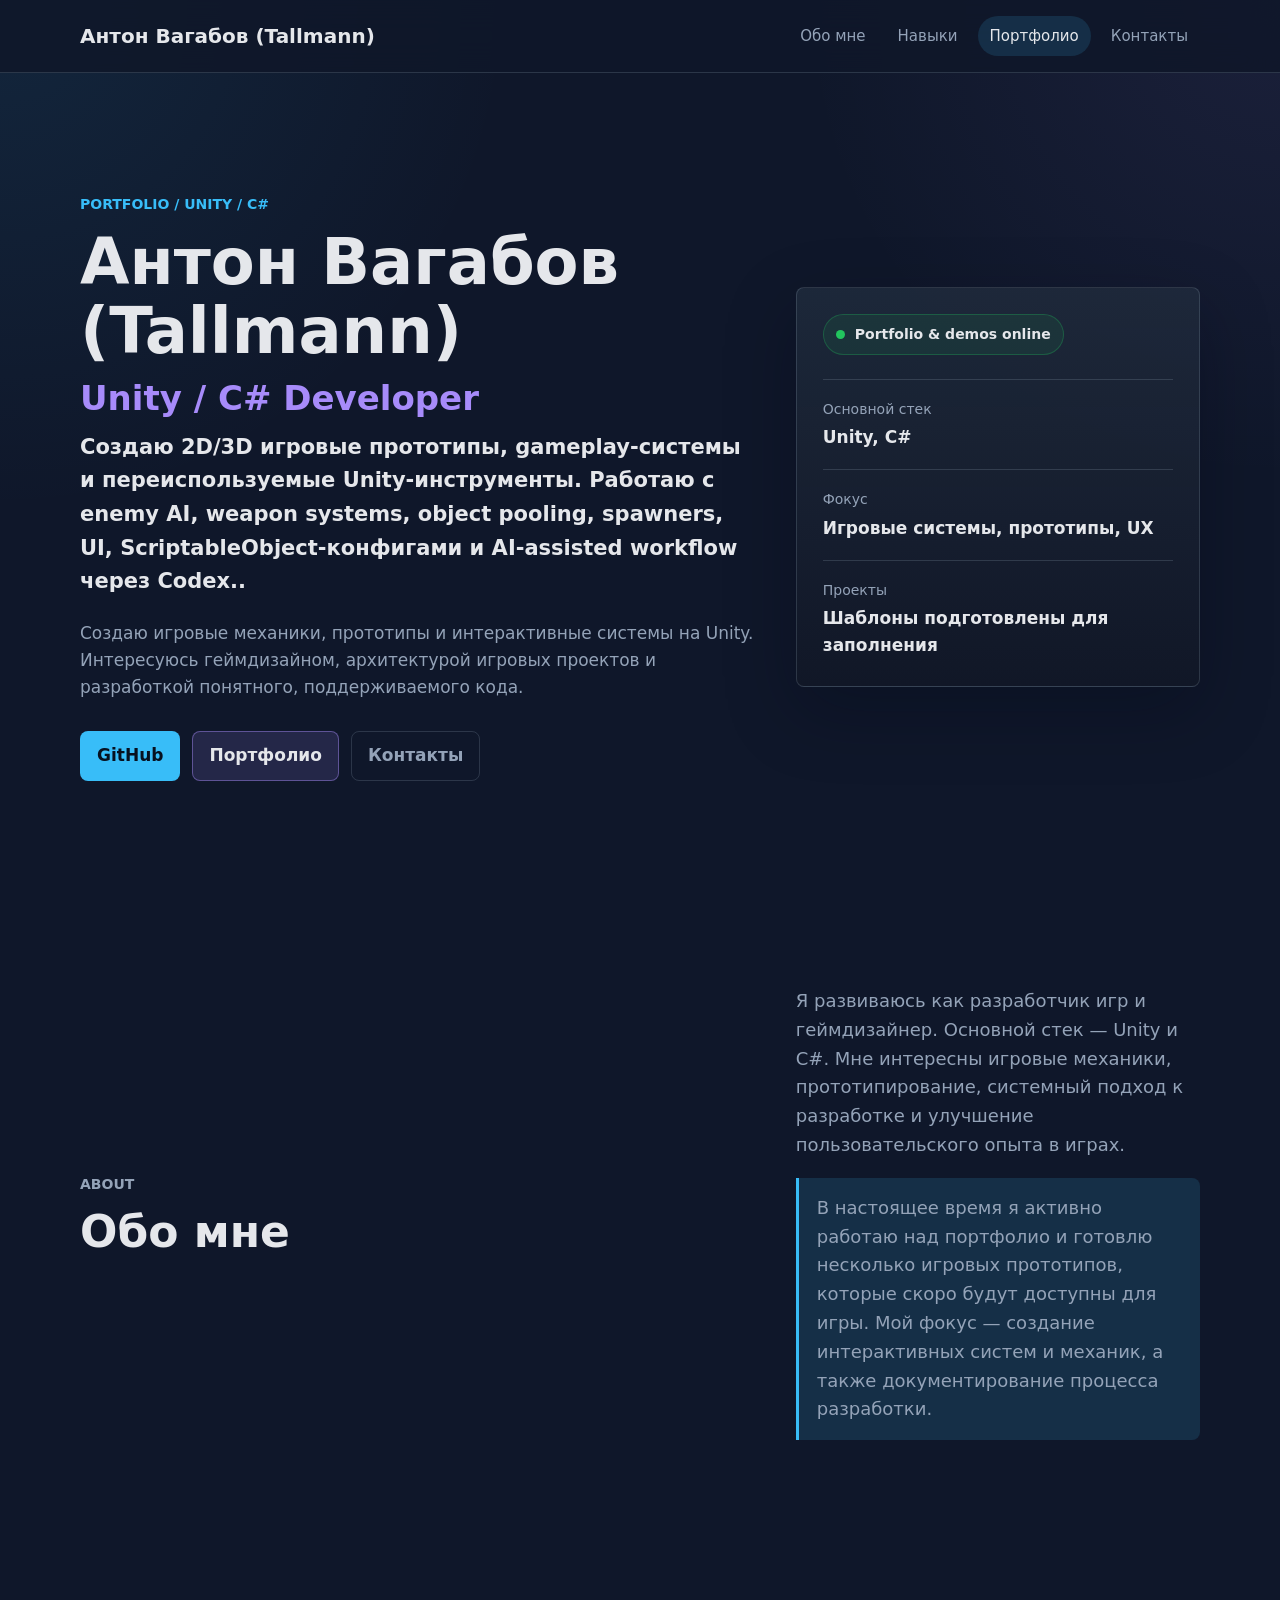
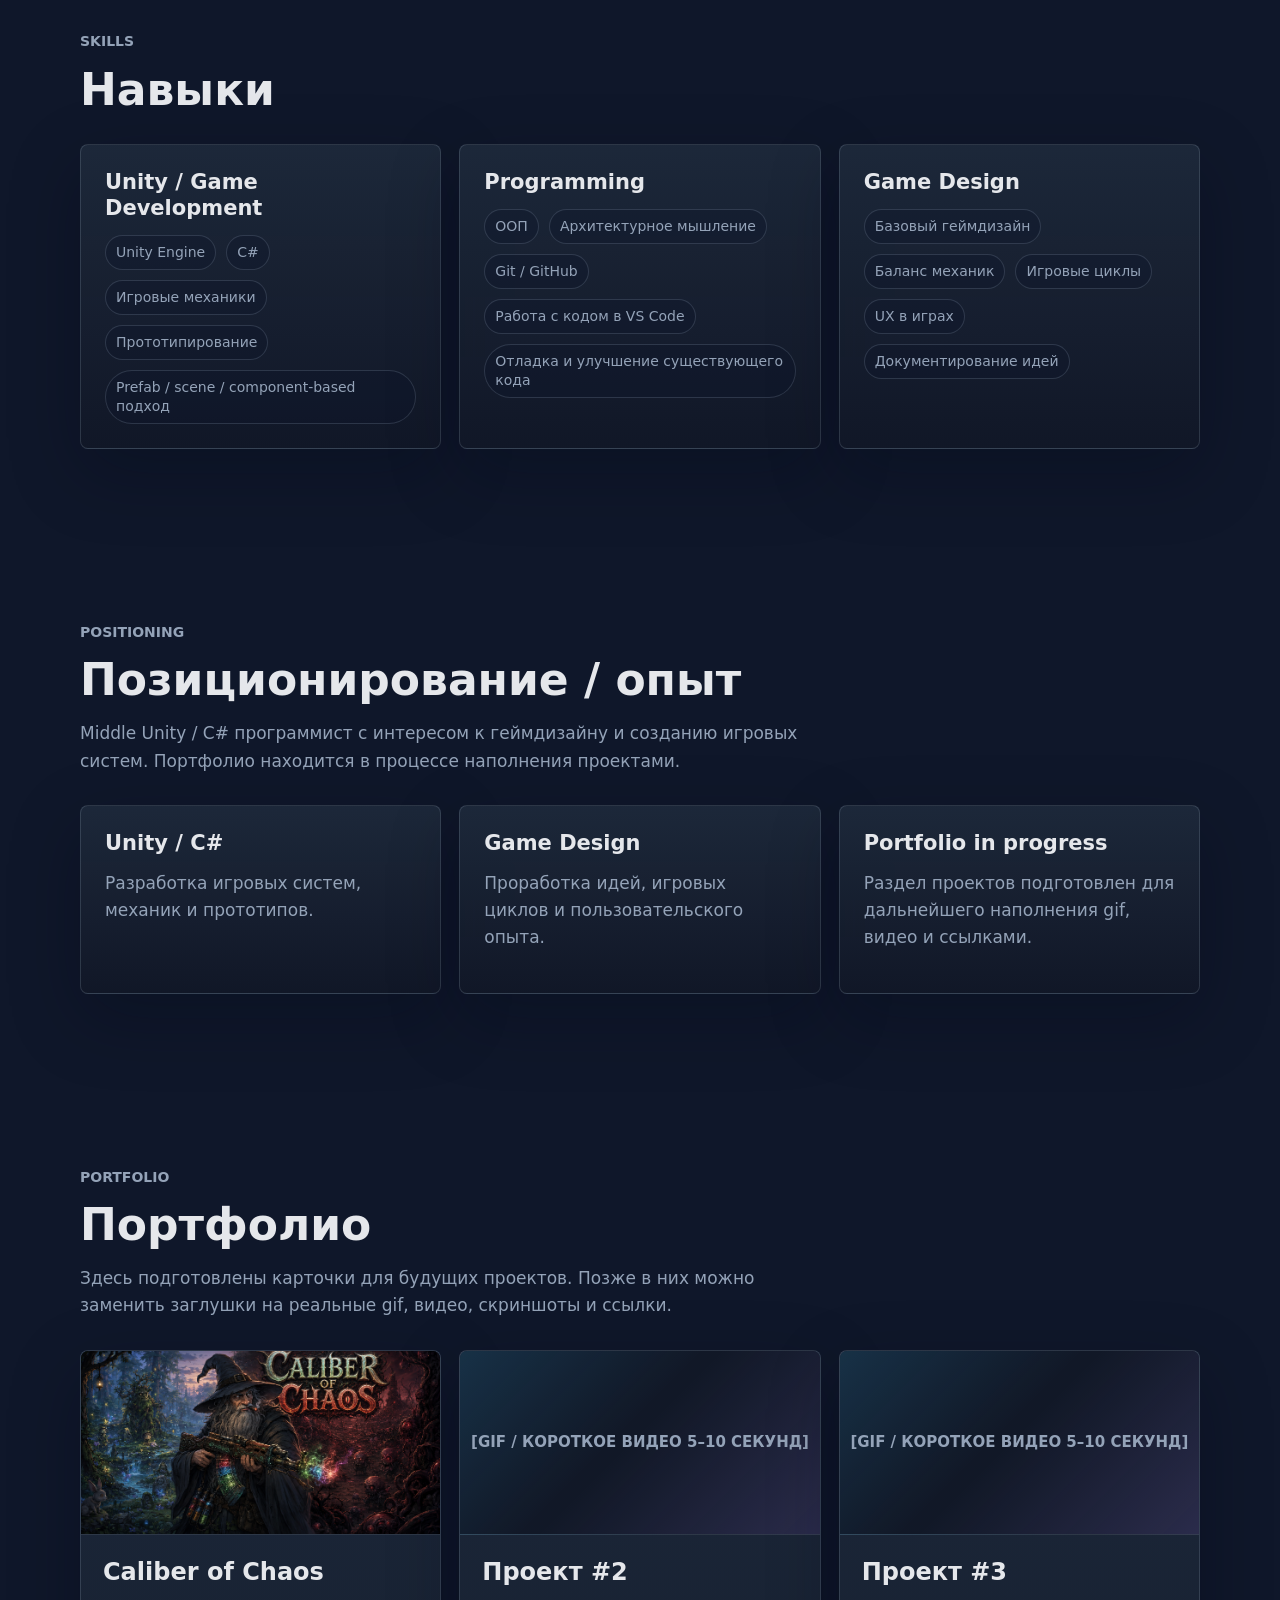
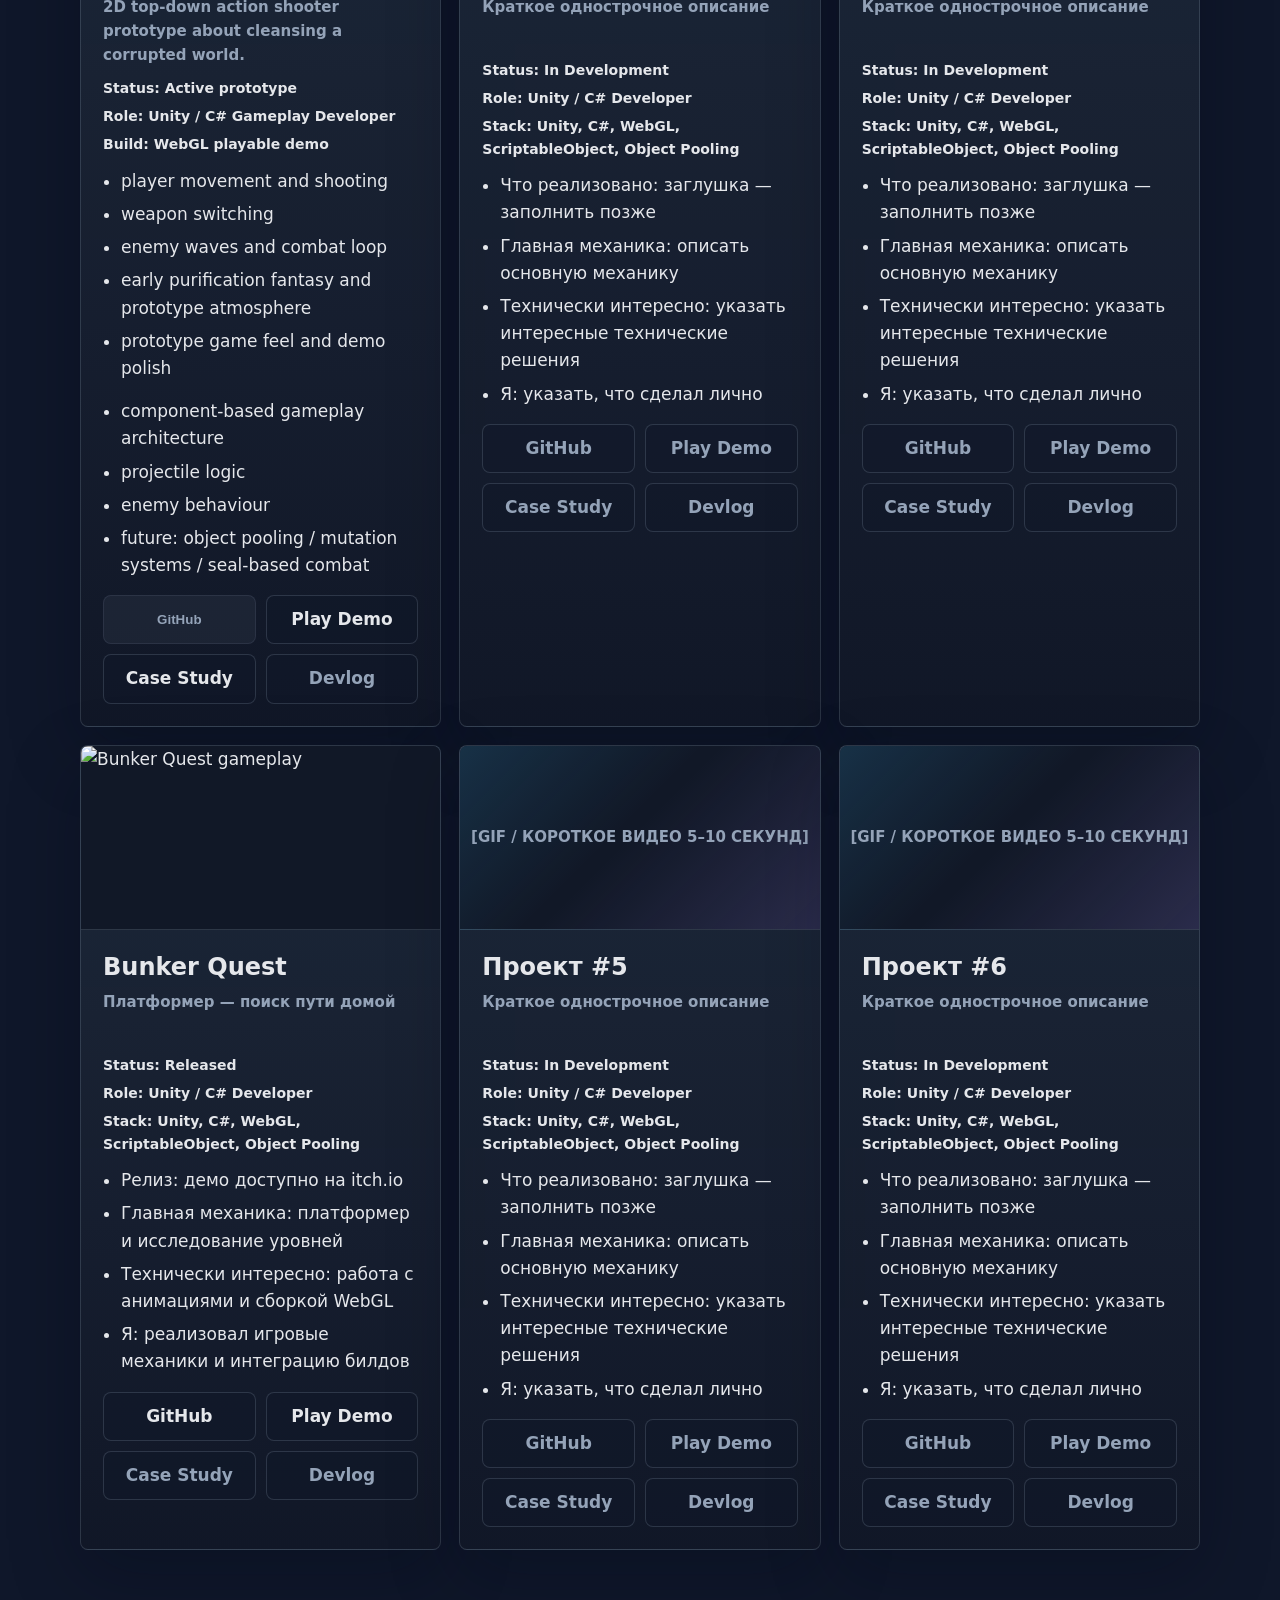
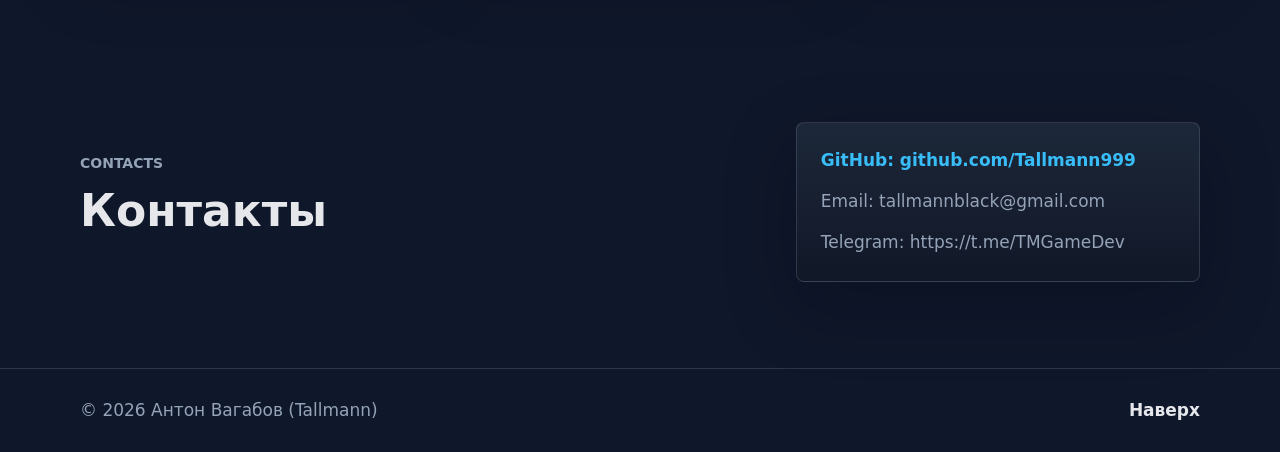
==== index.html @ a6def330 "Добавил в превью прототипа видео геймплея" ====
<!doctype html>
<html lang="ru">
  <head>
    <meta charset="utf-8">
    <meta name="viewport" content="width=device-width, initial-scale=1">
    <meta
      name="description"
      content="Портфолио Антона Вагабова (Tallmann): Unity / C# разработчик, начинающий разработчик и геймдизайнер."
    >
    <title>Антон Вагабов (Tallmann) | Unity / C# Developer</title>
    <link rel="stylesheet" href="styles.css">
  </head>
  <body>
    <header class="site-header">
      <div class="container header-inner">
        <a class="brand" href="#top" aria-label="Антон Вагабов (Tallmann), перейти наверх">Антон Вагабов (Tallmann)</a>
        <nav class="site-nav" aria-label="Основная навигация">
          <a href="#about">Обо мне</a>
          <a href="#skills">Навыки</a>
          <a href="#portfolio">Портфолио</a>
          <a href="#contacts">Контакты</a>
        </nav>
      </div>
    </header>

    <main id="top">
      <section class="hero section">
        <div class="container hero-grid">
          <div class="hero-content reveal">
            <p class="eyebrow">Portfolio / Unity / C#</p>
            <h1>Антон Вагабов (Tallmann)</h1>
            <p class="hero-role">Unity / C# Developer</p>
            <p class="hero-lead">             
Создаю 2D/3D игровые прототипы, gameplay-системы и переиспользуемые Unity-инструменты. Работаю с enemy AI, weapon systems, object pooling, spawners, UI, ScriptableObject-конфигами и AI-assisted workflow через Codex..
            </p>
            <p class="hero-text">
              Создаю игровые механики, прототипы и интерактивные системы на Unity.
              Интересуюсь геймдизайном, архитектурой игровых проектов и разработкой
              понятного, поддерживаемого кода.
            </p>
            <div class="hero-actions" aria-label="Основные действия">
              <a class="button button-primary" href="https://github.com/Tallmann999">GitHub</a>
              <a class="button button-secondary" href="#portfolio">Портфолио</a>
              <a class="button button-ghost" href="#contacts">Контакты</a>
            </div>
          </div>

          <aside class="hero-panel reveal" aria-label="Краткое позиционирование">
            <div class="status-pill">
              <span aria-hidden="true"></span>
              Portfolio & demos online
            </div>
            <dl class="profile-list">
              <div>
                <dt>Основной стек</dt>
                <dd>Unity, C#</dd>
              </div>
              <div>
                <dt>Фокус</dt>
                <dd>Игровые системы, прототипы, UX</dd>
              </div>
              <div>
                <dt>Проекты</dt>
                <dd>Шаблоны подготовлены для заполнения</dd>
              </div>
            </dl>
          </aside>
        </div>
      </section>

      <section class="section" id="about">
        <div class="container split-section">
          <div class="section-heading reveal">
            <p class="eyebrow">About</p>
            <h2>Обо мне</h2>
          </div>
          <div class="text-block reveal">
            <p>
              Я развиваюсь как разработчик игр и геймдизайнер. Основной стек —
              Unity и C#. Мне интересны игровые механики, прототипирование,
              системный подход к разработке и улучшение пользовательского опыта в играх.
            </p>
            <p class="accent-note">   
              В настоящее время я активно работаю над портфолио и готовлю несколько
              игровых прототипов, которые скоро будут доступны для игры. Мой
              фокус — создание интерактивных систем и механик, а также
              документирование процесса разработки.           
            </p>
          </div>
        </div>
      </section>

      <section class="section" id="skills">
        <div class="container">
          <div class="section-heading reveal">
            <p class="eyebrow">Skills</p>
            <h2>Навыки</h2>
          </div>
          <div class="skills-grid">
            <article class="info-card reveal">
              <h3>Unity / Game Development</h3>
              <ul class="tag-list">
                <li>Unity Engine</li>
                <li>C#</li>
                <li>Игровые механики</li>
                <li>Прототипирование</li>
                <li>Prefab / scene / component-based подход</li>
              </ul>
            </article>
            <article class="info-card reveal">
              <h3>Programming</h3>
              <ul class="tag-list">
                <li>ООП</li>
                <li>Архитектурное мышление</li>
                <li>Git / GitHub</li>
                <li>Работа с кодом в VS Code</li>
                <li>Отладка и улучшение существующего кода</li>
              </ul>
            </article>
            <article class="info-card reveal">
              <h3>Game Design</h3>
              <ul class="tag-list">
                <li>Базовый геймдизайн</li>
                <li>Баланс механик</li>
                <li>Игровые циклы</li>
                <li>UX в играх</li>
                <li>Документирование идей</li>
              </ul>
            </article>
          </div>
        </div>
      </section>

      <section class="section" id="experience">
        <div class="container">
          <div class="section-heading reveal">
            <p class="eyebrow">Positioning</p>
            <h2>Позиционирование / опыт</h2>
            <p>
              Middle Unity / C# программист с интересом к геймдизайну и созданию
              игровых систем. Портфолио находится в процессе наполнения проектами.
            </p>
          </div>
          <div class="position-grid">
            <article class="info-card reveal">
              <h3>Unity / C#</h3>
              <p>Разработка игровых систем, механик и прототипов.</p>
            </article>
            <article class="info-card reveal">
              <h3>Game Design</h3>
              <p>Проработка идей, игровых циклов и пользовательского опыта.</p>
            </article>
            <article class="info-card reveal">
              <h3>Portfolio in progress</h3>
              <p>Раздел проектов подготовлен для дальнейшего наполнения gif, видео и ссылками.</p>
            </article>
          </div>
        </div>
      </section>

      <section class="section" id="portfolio">
        <div class="container">
          <div class="section-heading reveal">
            <p class="eyebrow">Portfolio</p>
            <h2>Портфолио</h2>
            <p>
              Здесь подготовлены карточки для будущих проектов. Позже в них можно
              заменить заглушки на реальные gif, видео, скриншоты и ссылки.
            </p>
          </div>

          <!--  -->
          <div class="projects-grid" aria-label="Projects list">
            <!-- Project 1: Caliber of Chaos -->
            <article class="project-card reveal">
              <video
                class="project-media"
                autoplay
                muted
                loop
                playsinline
                preload="metadata"
                poster="assets/media/Caliber%20of%20Chaos.png"
                aria-label="Caliber of Chaos gameplay preview"
              >
                <source src="assets/media/Caliber%20of%20Chaos%20Video02.mp4" type="video/mp4">
              </video>
              <div class="project-body">
                <h3>Caliber of Chaos</h3>
                <p class="project-subtitle">2D top-down action shooter prototype about cleansing a corrupted world.</p>
                <div class="project-meta">
                  <span>Status: Active prototype</span>
                  <span>Role: Unity / C# Gameplay Developer</span>
                  <span>Build: WebGL playable demo</span>
                </div>
                <ul class="project-bullets">
                  <li>player movement and shooting</li>
                  <li>weapon switching</li>
                  <li>enemy waves and combat loop</li>
                  <li>early purification fantasy and prototype atmosphere</li>
                  <li>prototype game feel and demo polish</li>
                </ul>
                <ul class="project-bullets project-technical">
                  <li>component-based gameplay architecture</li>
                  <li>projectile logic</li>
                  <li>enemy behaviour</li>
                  <li>future: object pooling / mutation systems / seal-based combat</li>
                </ul>
                <div class="project-links">
                  <button class="button" disabled aria-disabled="true">GitHub</button>
                  <a class="button" href="https://tallmann.itch.io/caliber-of-chaos" aria-label="Play demo Caliber of Chaos">Play Demo</a>
                  <a class="button" href="projects/caliber-of-chaos.html" aria-label="Case Study Caliber of Chaos">Case Study</a>
                  <a class="button" href="#" aria-label="Devlog Caliber of Chaos">Devlog</a>
                </div>
              </div>
            </article>

            <!-- Project 2: Placeholder -->
            <article class="project-card reveal">
              <div class="media-placeholder future-video">[GIF / короткое видео 5–10 секунд]</div>
              <div class="project-body">
                <h3>Проект #2</h3>
                <p class="project-subtitle">Краткое однострочное описание</p>
                <div class="project-meta">
                  <span>Status: In Development</span>
                  <span>Role: Unity / C# Developer</span>
                  <span>Stack: Unity, C#, WebGL, ScriptableObject, Object Pooling</span>
                </div>
                <ul class="project-bullets">
                  <li>Что реализовано: заглушка — заполнить позже</li>
                  <li>Главная механика: описать основную механику</li>
                  <li>Технически интересно: указать интересные технические решения</li>
                  <li>Я: указать, что сделал лично</li>
                </ul>
                <div class="project-links">
                  <a class="button" href="#" aria-label="GitHub проекта 2">GitHub</a>
                  <a class="button" href="#" aria-label="Play demo проекта 2">Play Demo</a>
                  <a class="button" href="#" aria-label="Case Study проекта 2">Case Study</a>
                  <a class="button" href="#" aria-label="Devlog проекта 2">Devlog</a>
                </div>
              </div>
            </article>

            <!-- Project 3: Placeholder -->
            <article class="project-card reveal">
              <div class="media-placeholder future-video">[GIF / короткое видео 5–10 секунд]</div>
              <div class="project-body">
                <h3>Проект #3</h3>
                <p class="project-subtitle">Краткое однострочное описание</p>
                <div class="project-meta">
                  <span>Status: In Development</span>
                  <span>Role: Unity / C# Developer</span>
                  <span>Stack: Unity, C#, WebGL, ScriptableObject, Object Pooling</span>
                </div>
                <ul class="project-bullets">
                  <li>Что реализовано: заглушка — заполнить позже</li>
                  <li>Главная механика: описать основную механику</li>
                  <li>Технически интересно: указать интересные технические решения</li>
                  <li>Я: указать, что сделал лично</li>
                </ul>
                <div class="project-links">
                  <a class="button" href="#" aria-label="GitHub проекта 3">GitHub</a>
                  <a class="button" href="#" aria-label="Play demo проекта 3">Play Demo</a>
                  <a class="button" href="#" aria-label="Case Study проекта 3">Case Study</a>
                  <a class="button" href="#" aria-label="Devlog проекта 3">Devlog</a>
                </div>
              </div>
            </article>

            <!-- Project 4: Bunker Quest -->
            <article class="project-card reveal">
              <img class="project-media" src="assets/media/Bunker%20Quest.gif" alt="Bunker Quest gameplay">
              <div class="project-body">
                <h3>Bunker Quest</h3>
                <p class="project-subtitle">Платформер — поиск пути домой</p>
                <div class="project-meta">
                  <span>Status: Released</span>
                  <span>Role: Unity / C# Developer</span>
                  <span>Stack: Unity, C#, WebGL, ScriptableObject, Object Pooling</span>
                </div>
                <ul class="project-bullets">
                  <li>Релиз: демо доступно на itch.io</li>
                  <li>Главная механика: платформер и исследование уровней</li>
                  <li>Технически интересно: работа с анимациями и сборкой WebGL</li>
                  <li>Я: реализовал игровые механики и интеграцию билдов</li>
                </ul>
                <div class="project-links">
                  <a class="button" href="https://github.com/Tallmann999/Bunker" aria-label="GitHub Bunker Quest">GitHub</a>
                  <a class="button" href="https://tallmann.itch.io/bunker-quest" aria-label="Play demo Bunker Quest">Play Demo</a>
                  <a class="button" href="#" aria-label="Case Study Bunker Quest">Case Study</a>
                  <a class="button" href="#" aria-label="Devlog Bunker Quest">Devlog</a>
                </div>
              </div>
            </article>

            <!-- Project 5: Placeholder -->
            <article class="project-card reveal">
              <div class="media-placeholder future-video">[GIF / короткое видео 5–10 секунд]</div>
              <div class="project-body">
                <h3>Проект #5</h3>
                <p class="project-subtitle">Краткое однострочное описание</p>
                <div class="project-meta">
                  <span>Status: In Development</span>
                  <span>Role: Unity / C# Developer</span>
                  <span>Stack: Unity, C#, WebGL, ScriptableObject, Object Pooling</span>
                </div>
                <ul class="project-bullets">
                  <li>Что реализовано: заглушка — заполнить позже</li>
                  <li>Главная механика: описать основную механику</li>
                  <li>Технически интересно: указать интересные технические решения</li>
                  <li>Я: указать, что сделал лично</li>
                </ul>
                <div class="project-links">
                  <a class="button" href="#" aria-label="GitHub проекта 5">GitHub</a>
                  <a class="button" href="#" aria-label="Play demo проекта 5">Play Demo</a>
                  <a class="button" href="#" aria-label="Case Study проекта 5">Case Study</a>
                  <a class="button" href="#" aria-label="Devlog проекта 5">Devlog</a>
                </div>
              </div>
            </article>

            <!-- Project 6: Placeholder -->
            <article class="project-card reveal">
              <div class="media-placeholder future-video">[GIF / короткое видео 5–10 секунд]</div>
              <div class="project-body">
                <h3>Проект #6</h3>
                <p class="project-subtitle">Краткое однострочное описание</p>
                <div class="project-meta">
                  <span>Status: In Development</span>
                  <span>Role: Unity / C# Developer</span>
                  <span>Stack: Unity, C#, WebGL, ScriptableObject, Object Pooling</span>
                </div>
                <ul class="project-bullets">
                  <li>Что реализовано: заглушка — заполнить позже</li>
                  <li>Главная механика: описать основную механику</li>
                  <li>Технически интересно: указать интересные технические решения</li>
                  <li>Я: указать, что сделал лично</li>
                </ul>
                <div class="project-links">
                  <a class="button" href="#" aria-label="GitHub проекта 6">GitHub</a>
                  <a class="button" href="#" aria-label="Play demo проекта 6">Play Demo</a>
                  <a class="button" href="#" aria-label="Case Study проекта 6">Case Study</a>
                  <a class="button" href="#" aria-label="Devlog проекта 6">Devlog</a>
                </div>
              </div>
            </article>
          </div>
        </div>
      </section>

      <section class="section" id="contacts">
        <div class="container split-section">
          <div class="section-heading reveal">
            <p class="eyebrow">Contacts</p>
            <h2>Контакты</h2>
          </div>
          <address class="contacts-card reveal">
            <a href="https://github.com/Tallmann999">GitHub: github.com/Tallmann999</a>
            <span>Email: tallmannblack@gmail.com</span>
            <span>Telegram: https://t.me/TMGameDev</span>            
          </address>
        </div>
      </section>
    </main>

    <footer class="site-footer">
      <div class="container footer-inner">
        <span>© 2026 Антон Вагабов (Tallmann)</span>
        <a href="#top">Наверх</a>
      </div>
    </footer>

    <button class="back-to-top" type="button" aria-label="Вернуться наверх">↑</button>
    <script src="script.js"></script>
  </body>
</html>
---- styles.css ----
:root {
  --color-bg: #0f172a;
  --color-bg-soft: #111827;
  --color-card: #1e293b;
  --color-card-hover: #273449;
  --color-text: #e5e7eb;
  --color-text-muted: #94a3b8;
  --color-accent: #38bdf8;
  --color-accent-soft: rgba(56, 189, 248, 0.14);
  --color-accent-secondary: #a78bfa;
  --color-border: rgba(148, 163, 184, 0.22);
  --color-success: #22c55e;
  --shadow-soft: 0 24px 70px rgba(2, 6, 23, 0.28);
  --container: 1120px;
  --radius: 8px;
}

* {
  box-sizing: border-box;
}

html {
  scroll-behavior: smooth;
}

body {
  margin: 0;
  min-width: 320px;
  background:
    radial-gradient(circle at top left, rgba(56, 189, 248, 0.09), transparent 32rem),
    radial-gradient(circle at top right, rgba(167, 139, 250, 0.08), transparent 30rem),
    var(--color-bg);
  color: var(--color-text);
  font-family: Inter, system-ui, -apple-system, BlinkMacSystemFont, "Segoe UI", sans-serif;
  font-size: 17px;
  line-height: 1.6;
  overflow-x: hidden;
}

a {
  color: inherit;
  text-decoration: none;
}

a:focus-visible,
button:focus-visible {
  outline: 3px solid var(--color-accent);
  outline-offset: 4px;
}

.container {
  width: min(100% - 40px, var(--container));
  margin: 0 auto;
}

.site-header {
  position: sticky;
  top: 0;
  z-index: 20;
  border-bottom: 1px solid var(--color-border);
  background: rgba(15, 23, 42, 0.88);
  backdrop-filter: blur(16px);
}

.header-inner,
.footer-inner {
  display: flex;
  align-items: center;
  justify-content: space-between;
  gap: 24px;
}

.header-inner {
  min-height: 72px;
}

.brand {
  color: var(--color-text);
  font-size: 20px;
  font-weight: 800;
  letter-spacing: 0;
  line-height: 1.2;
}

.site-nav {
  display: flex;
  flex-wrap: wrap;
  justify-content: flex-end;
  gap: 8px;
}

.site-nav a {
  border-radius: 999px;
  color: var(--color-text-muted);
  font-size: 15px;
  padding: 8px 12px;
  transition: color 180ms ease, background-color 180ms ease;
}

.site-nav a:hover,
.site-nav a.is-active {
  background: var(--color-accent-soft);
  color: var(--color-text);
}

.section {
  padding: 86px 0;
  scroll-margin-top: 92px;
}

.hero {
  min-height: calc(100vh - 72px);
  display: flex;
  align-items: center;
}

.hero-grid,
.split-section {
  display: grid;
  grid-template-columns: minmax(0, 1.25fr) minmax(280px, 0.75fr);
  gap: 42px;
  align-items: center;
}

.eyebrow {
  margin: 0 0 12px;
  color: var(--color-accent);
  font-size: 14px;
  font-weight: 800;
  letter-spacing: 0;
  text-transform: uppercase;
}

h1,
h2,
h3,
p {
  margin-top: 0;
}

h1 {
  margin-bottom: 12px;
  max-width: 900px;
  font-size: clamp(38px, 5.5vw, 64px);
  line-height: 1.08;
  letter-spacing: 0;
}

h2 {
  margin-bottom: 16px;
  font-size: clamp(30px, 4vw, 44px);
  line-height: 1.12;
  letter-spacing: 0;
}

h3 {
  margin-bottom: 14px;
  font-size: 21px;
  line-height: 1.25;
}

.hero-role {
  margin-bottom: 12px;
  color: var(--color-accent-secondary);
  font-size: clamp(24px, 3vw, 34px);
  font-weight: 750;
  line-height: 1.2;
}

.hero-lead {
  max-width: 720px;
  color: var(--color-text);
  font-size: 21px;
  font-weight: 650;
}

.hero-text,
.section-heading p,
.text-block p,
.info-card p,
.project-card p {
  color: var(--color-text-muted);
}

.hero-text {
  max-width: 720px;
  margin-bottom: 30px;
}

.hero-actions,
.project-links {
  display: flex;
  flex-wrap: wrap;
  gap: 12px;
}

.button,
.project-links a {
  min-height: 44px;
  display: inline-flex;
  align-items: center;
  justify-content: center;
  border: 1px solid var(--color-border);
  border-radius: var(--radius);
  font-weight: 750;
  padding: 10px 16px;
  transition: transform 180ms ease, border-color 180ms ease, background-color 180ms ease, color 180ms ease;
}

.button:hover,
.project-links a:hover {
  transform: translateY(-2px);
}

.button-primary {
  border-color: transparent;
  background: var(--color-accent);
  color: #07111f;
}

.button-secondary {
  border-color: rgba(167, 139, 250, 0.44);
  background: rgba(167, 139, 250, 0.14);
  color: var(--color-text);
}

.button-ghost {
  color: var(--color-text-muted);
}

.button-ghost:hover {
  color: var(--color-text);
}

.hero-panel,
.info-card,
.project-card,
.contacts-card {
  border: 1px solid var(--color-border);
  border-radius: var(--radius);
  background: linear-gradient(180deg, rgba(30, 41, 59, 0.94), rgba(17, 24, 39, 0.92));
  box-shadow: var(--shadow-soft);
}

.hero-panel {
  padding: 26px;
}

.status-pill {
  display: inline-flex;
  align-items: center;
  gap: 10px;
  margin-bottom: 24px;
  border: 1px solid rgba(34, 197, 94, 0.28);
  border-radius: 999px;
  background: rgba(34, 197, 94, 0.09);
  color: var(--color-text);
  font-size: 14px;
  font-weight: 750;
  padding: 8px 12px;
}

.status-pill span {
  width: 9px;
  height: 9px;
  border-radius: 999px;
  background: var(--color-success);
}

.profile-list {
  display: grid;
  gap: 18px;
  margin: 0;
}

.profile-list div {
  border-top: 1px solid var(--color-border);
  padding-top: 18px;
}

.profile-list dt {
  color: var(--color-text-muted);
  font-size: 14px;
  margin-bottom: 4px;
}

.profile-list dd {
  margin: 0;
  font-weight: 700;
}

.section-heading {
  max-width: 760px;
  margin-bottom: 30px;
}

.split-section .section-heading {
  margin-bottom: 0;
}

.text-block {
  font-size: 18px;
}

.accent-note {
  border-left: 3px solid var(--color-accent);
  background: var(--color-accent-soft);
  border-radius: 0 var(--radius) var(--radius) 0;
  padding: 16px 18px;
}

.skills-grid,
.position-grid,
.projects-grid {
  display: grid;
  gap: 18px;
}

.skills-grid,
.position-grid {
  grid-template-columns: repeat(3, minmax(0, 1fr));
}

.info-card {
  padding: 24px;
  transition: transform 180ms ease, background-color 180ms ease, border-color 180ms ease;
}

.info-card:hover,
.project-card:hover {
  border-color: rgba(56, 189, 248, 0.36);
  background: var(--color-card-hover);
  transform: translateY(-3px);
}

.tag-list,
.tech-list {
  display: flex;
  flex-wrap: wrap;
  gap: 10px;
  list-style: none;
  margin: 0;
  padding: 0;
}

.tag-list li,
.tech-list li {
  border: 1px solid var(--color-border);
  border-radius: 999px;
  background: rgba(15, 23, 42, 0.38);
  color: var(--color-text-muted);
  font-size: 14px;
  line-height: 1.35;
  padding: 7px 10px;
}

.projects-grid {
  grid-template-columns: repeat(3, minmax(0, 1fr));
}

.project-card {
  overflow: hidden;
  transition: transform 180ms ease, background-color 180ms ease, border-color 180ms ease;
}

.media-placeholder {
  min-height: 184px;
  display: grid;
  place-items: center;
  border-bottom: 1px solid var(--color-border);
  background:
    linear-gradient(135deg, rgba(56, 189, 248, 0.15), transparent 45%),
    linear-gradient(315deg, rgba(167, 139, 250, 0.17), transparent 52%),
    #111827;
  color: var(--color-text-muted);
  font-size: 15px;
  font-weight: 800;
  text-align: center;
  text-transform: uppercase;
}

.project-media {
  width: 100%;
  height: 184px;
  display: block;
  border-bottom: 1px solid var(--color-border);
  background: #111827;
  object-fit: cover;
}

.project-body {
  padding: 22px;
}

.project-body p {
  min-height: 54px;
}

.tech-list {
  margin: 18px 0;
}

.project-links a {
  flex: 1 1 104px;
  color: var(--color-text);
  background: rgba(15, 23, 42, 0.4);
}

.project-links a[href="#"] {
  color: var(--color-text-muted);
}

/* Project card specific layout: buttons in 2 columns */
.project-card .project-links {
  display: grid;
  grid-template-columns: repeat(2, minmax(0, 1fr));
  gap: 10px;
}

/* Make buttons occupy full column and look consistent */
.project-card .project-links .button,
.project-card .project-links a.button {
  width: 100%;
  justify-content: center;
}

/* Inactive / disabled GitHub button style (muted, GitHub-like) */
.button[disabled],
.button[aria-disabled="true"],
.button.disabled {
  background: rgba(148, 163, 184, 0.08);
  color: var(--color-text-muted);
  border-color: rgba(148, 163, 184, 0.12);
  cursor: not-allowed;
  transform: none;
}

/* Larger project headings and emphasized meta labels */
.project-body h3 {
  font-size: 24px;
  margin-bottom: 8px;
}

.project-subtitle {
  font-size: 15px;
  font-weight: 600;
  color: var(--color-text);
  margin-bottom: 10px;
}

.project-meta span {
  display: block;
  font-weight: 700;
  font-size: 14px;
  color: var(--color-text);
  margin-bottom: 6px;
}

.project-bullets {
  margin: 12px 0 16px 0;
  padding-left: 18px;
}

.project-bullets li {
  margin-bottom: 6px;
}

.contacts-card {
  display: grid;
  gap: 14px;
  padding: 24px;
  font-style: normal;
}

.contacts-card a {
  color: var(--color-accent);
  font-weight: 750;
}

.contacts-card span {
  color: var(--color-text-muted);
}

.site-footer {
  border-top: 1px solid var(--color-border);
  color: var(--color-text-muted);
  padding: 28px 0;
}

.site-footer a {
  color: var(--color-text);
  font-weight: 750;
}

.back-to-top {
  position: fixed;
  right: 20px;
  bottom: 20px;
  width: 44px;
  height: 44px;
  border: 1px solid var(--color-border);
  border-radius: 999px;
  background: var(--color-card);
  color: var(--color-text);
  cursor: pointer;
  font-size: 22px;
  opacity: 0;
  pointer-events: none;
  transform: translateY(8px);
  transition: opacity 180ms ease, transform 180ms ease, background-color 180ms ease;
}

.back-to-top.is-visible {
  opacity: 1;
  pointer-events: auto;
  transform: translateY(0);
}

.back-to-top:hover {
  background: var(--color-card-hover);
}

.reveal {
  opacity: 0;
  transform: translateY(18px);
  transition: opacity 500ms ease, transform 500ms ease;
}

.reveal.is-visible {
  opacity: 1;
  transform: translateY(0);
}

@media (max-width: 920px) {
  .hero-grid,
  .split-section,
  .skills-grid,
  .position-grid,
  .projects-grid {
    grid-template-columns: 1fr;
  }

  .hero {
    min-height: auto;
  }

  .section {
    padding: 64px 0;
  }
}

@media (max-width: 680px) {
  body {
    font-size: 16px;
  }

  .container {
    width: min(100% - 28px, var(--container));
  }

  .header-inner {
    min-height: auto;
    align-items: flex-start;
    flex-direction: column;
    padding: 14px 0;
    gap: 10px;
  }

  .site-nav {
    width: 100%;
    justify-content: flex-start;
    gap: 6px;
  }

  .site-nav a {
    font-size: 14px;
    padding: 7px 9px;
  }

  .section {
    scroll-margin-top: 132px;
  }

  .hero-actions .button {
    flex: 1 1 100%;
  }

  .hero-panel,
  .info-card,
  .project-body,
  .contacts-card {
    padding: 20px;
  }

  .media-placeholder {
    min-height: 156px;
  }

  .project-media {
    height: 156px;
  }

  .footer-inner {
    align-items: flex-start;
    flex-direction: column;
    gap: 10px;
  }
}

@media (prefers-reduced-motion: reduce) {
  *,
  *::before,
  *::after {
    scroll-behavior: auto !important;
    transition-duration: 0.01ms !important;
    animation-duration: 0.01ms !important;
    animation-iteration-count: 1 !important;
  }

  .reveal {
    opacity: 1;
    transform: none;
  }
}
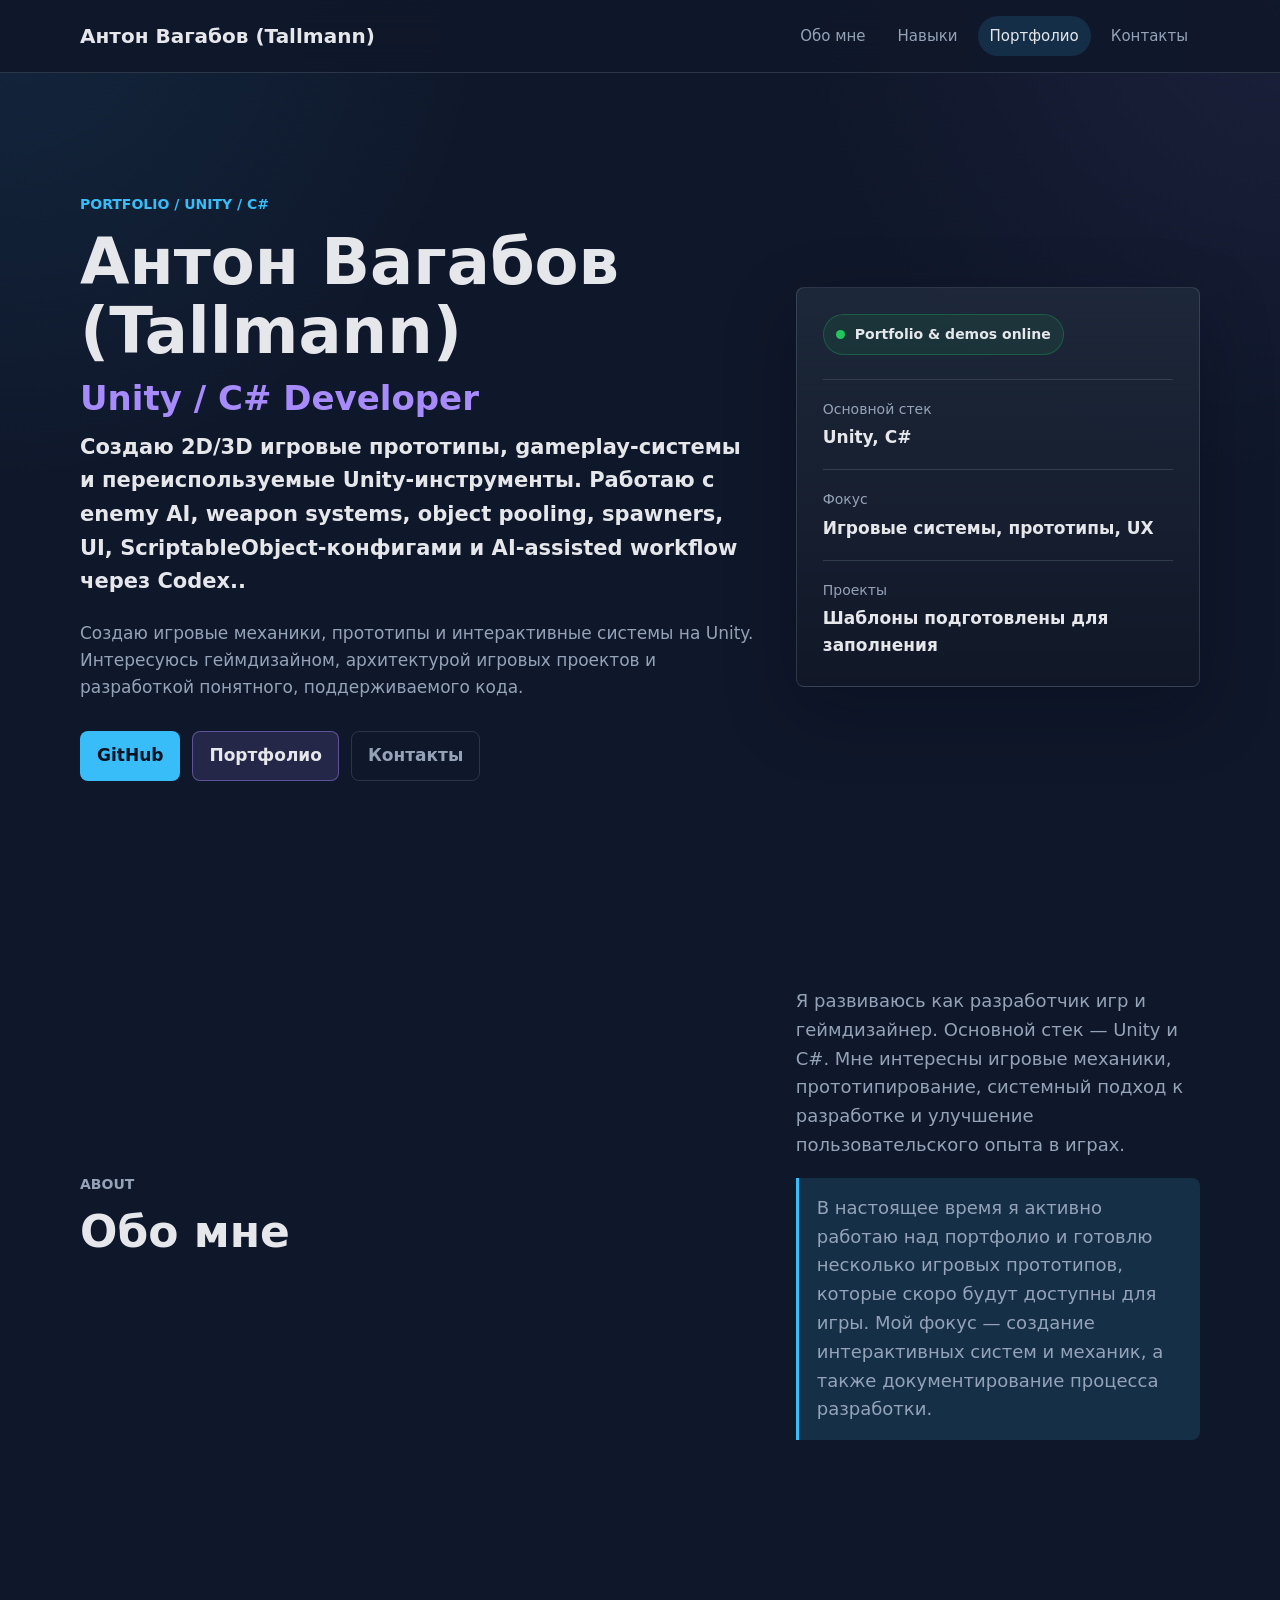
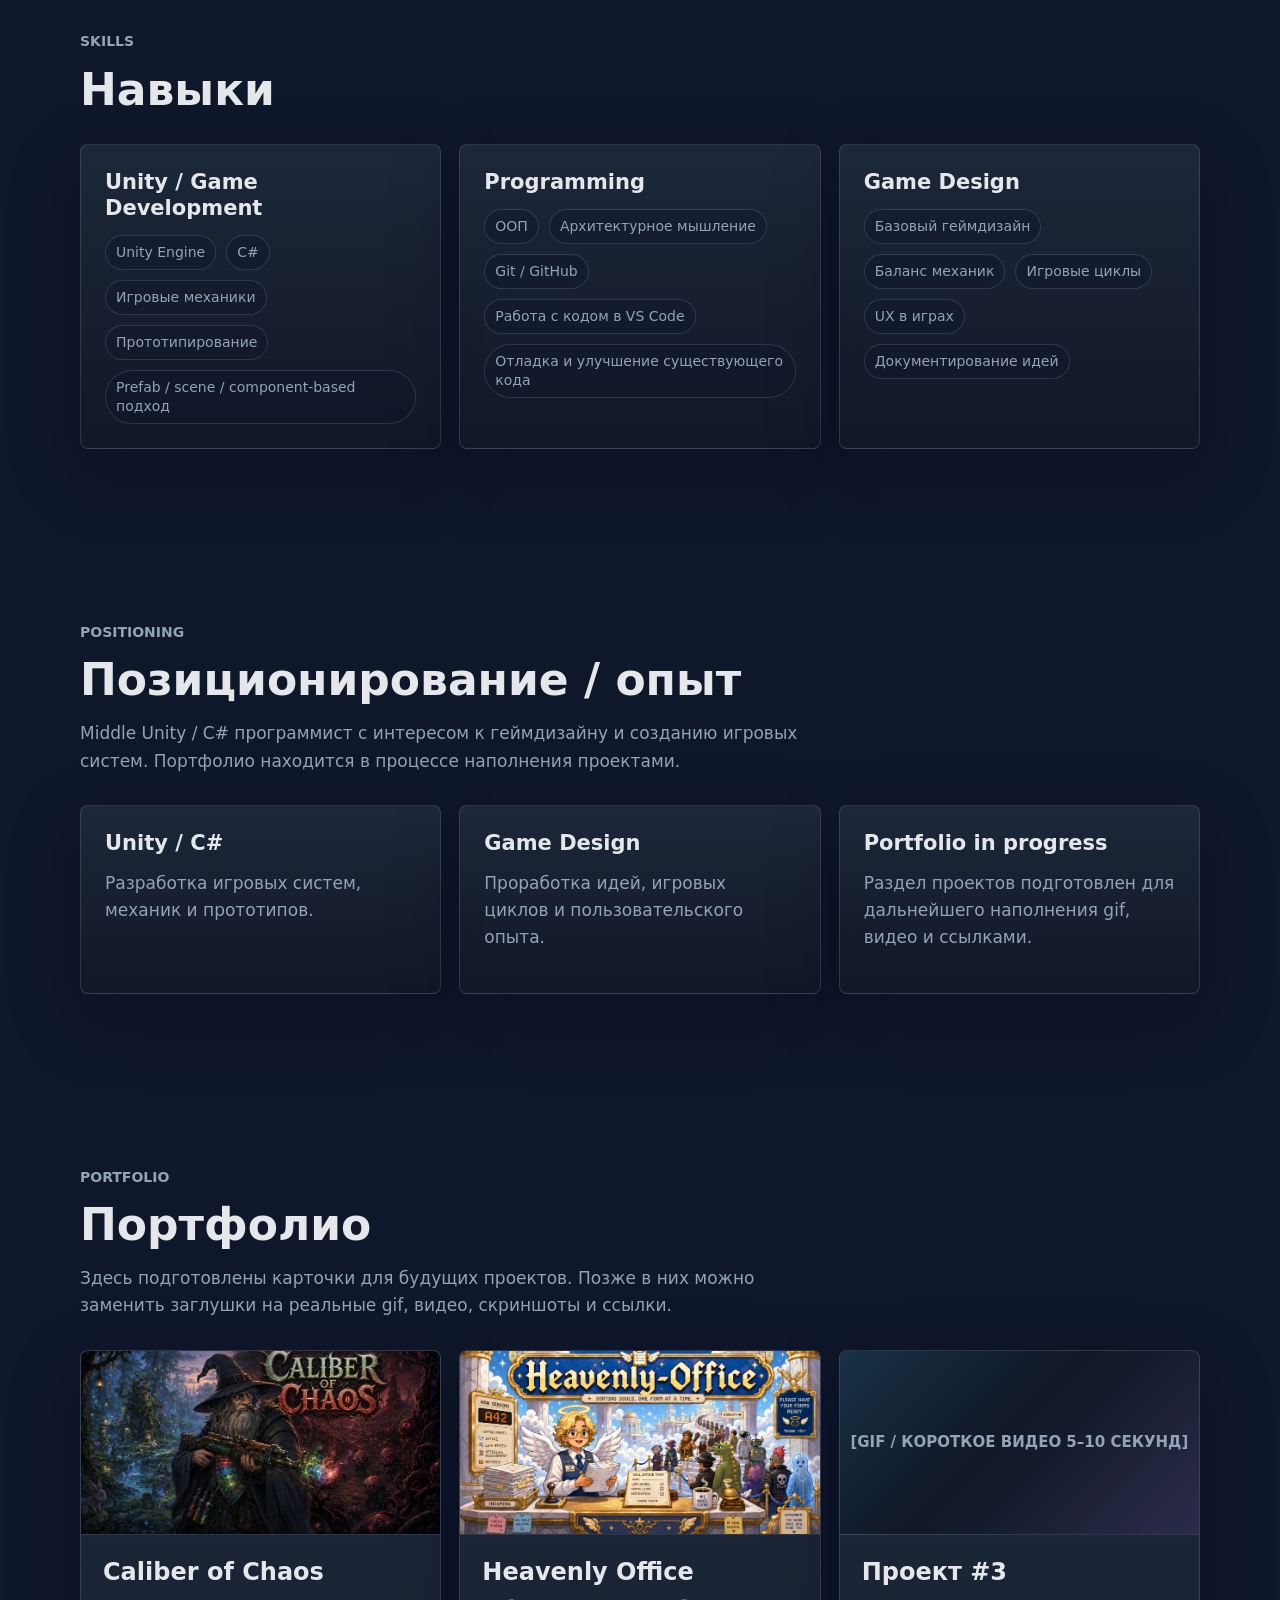
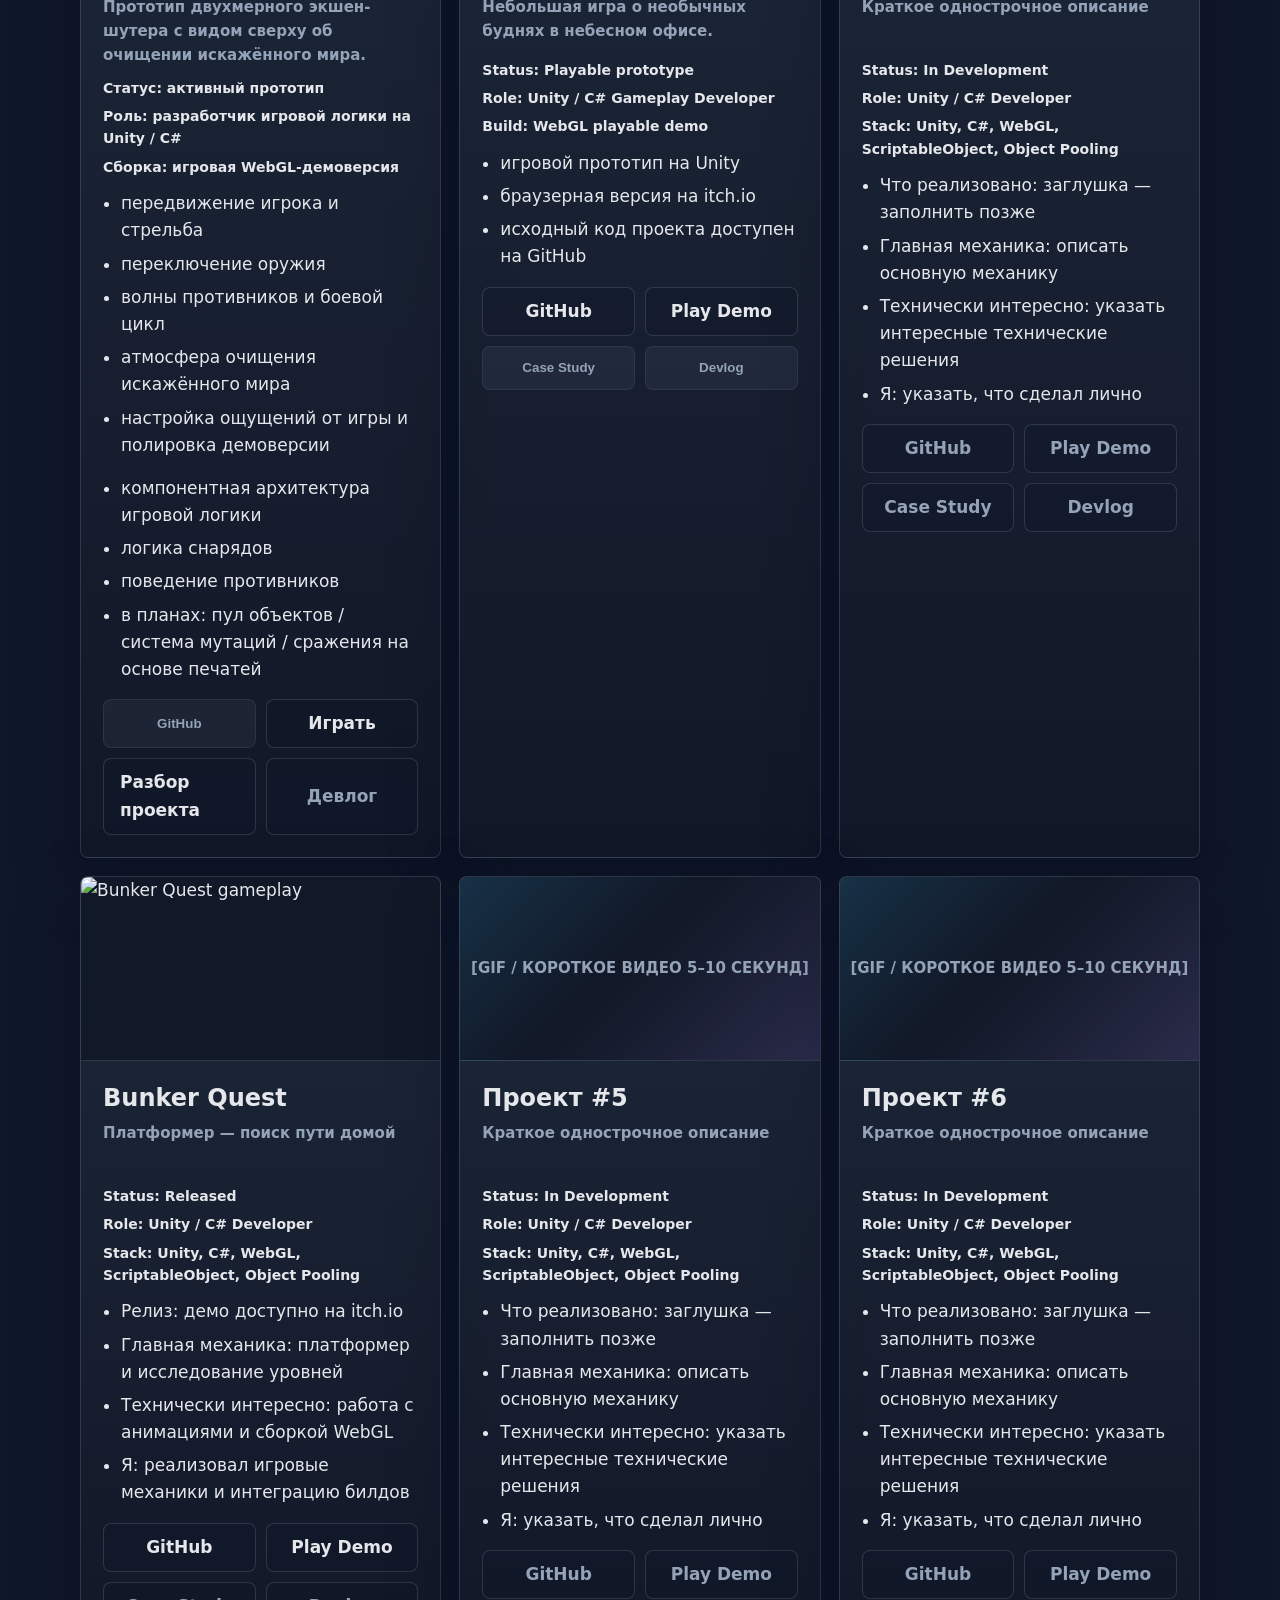
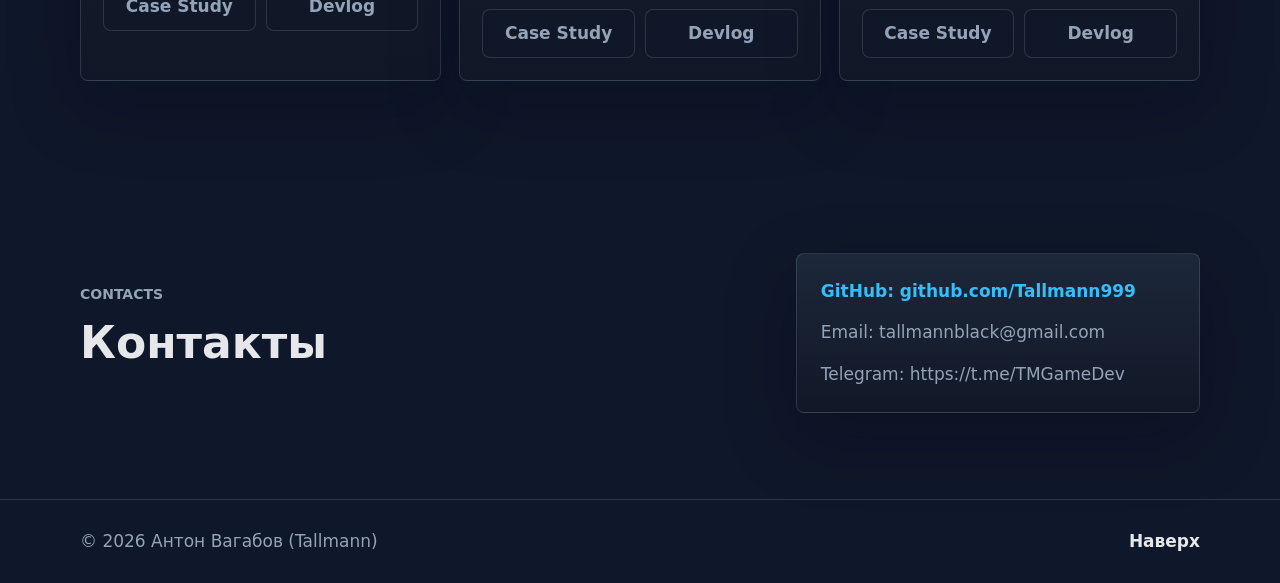
==== commit 8d089911: "Перевел описание проекта Калибр Хаоса на русский и подсобрал второй проект Божественная канцелярия" ====
--- a/index.html
+++ b/index.html
@@ -180,63 +180,66 @@
                 loop
                 playsinline
                 preload="metadata"
-                poster="assets/media/Caliber%20of%20Chaos.png"
-                aria-label="Caliber of Chaos gameplay preview"
+                poster="assets/media/Caliber%20of%20Chaos/Caliber%20of%20Chaos.png"
+                aria-label="Превью игрового процесса Caliber of Chaos"
               >
-                <source src="assets/media/Caliber%20of%20Chaos%20Video02.mp4" type="video/mp4">
+                <source src="assets/media/Caliber%20of%20Chaos/Caliber%20of%20Chaos%20Video02.mp4" type="video/mp4">
               </video>
               <div class="project-body">
                 <h3>Caliber of Chaos</h3>
-                <p class="project-subtitle">2D top-down action shooter prototype about cleansing a corrupted world.</p>
-                <div class="project-meta">
-                  <span>Status: Active prototype</span>
+                <p class="project-subtitle">Прототип двухмерного экшен-шутера с видом сверху об очищении искажённого мира.</p>
+                <div class="project-meta">
+                  <span>Статус: активный прототип</span>
+                  <span>Роль: разработчик игровой логики на Unity / C#</span>
+                  <span>Сборка: игровая WebGL-демоверсия</span>
+                </div>
+                <ul class="project-bullets">
+                  <li>передвижение игрока и стрельба</li>
+                  <li>переключение оружия</li>
+                  <li>волны противников и боевой цикл</li>
+                  <li>атмосфера очищения искажённого мира</li>
+                  <li>настройка ощущений от игры и полировка демоверсии</li>
+                </ul>
+                <ul class="project-bullets project-technical">
+                  <li>компонентная архитектура игровой логики</li>
+                  <li>логика снарядов</li>
+                  <li>поведение противников</li>
+                  <li>в планах: пул объектов / система мутаций / сражения на основе печатей</li>
+                </ul>
+                <div class="project-links">
+                  <button class="button" disabled aria-disabled="true">GitHub</button>
+                  <a class="button" href="https://tallmann.itch.io/caliber-of-chaos" aria-label="Играть в демоверсию Caliber of Chaos">Играть</a>
+                  <a class="button" href="projects/caliber-of-chaos.html" aria-label="Разбор проекта Caliber of Chaos">Разбор проекта</a>
+                  <a class="button" href="#" aria-label="Дневник разработки Caliber of Chaos">Девлог</a>
+                </div>
+              </div>
+            </article>
+
+            <!-- Project 2: Heavenly Office -->
+            <article class="project-card reveal">
+              <img
+                class="project-media"
+                src="assets/media/Heaven%20office/Heavenly%20office%20preview.png"
+                alt="Превью игры Heavenly Office"
+              >
+              <div class="project-body">
+                <h3>Heavenly Office</h3>
+                <p class="project-subtitle">Небольшая игра о необычных буднях в небесном офисе.</p>
+                <div class="project-meta">
+                  <span>Status: Playable prototype</span>
                   <span>Role: Unity / C# Gameplay Developer</span>
                   <span>Build: WebGL playable demo</span>
                 </div>
                 <ul class="project-bullets">
-                  <li>player movement and shooting</li>
-                  <li>weapon switching</li>
-                  <li>enemy waves and combat loop</li>
-                  <li>early purification fantasy and prototype atmosphere</li>
-                  <li>prototype game feel and demo polish</li>
-                </ul>
-                <ul class="project-bullets project-technical">
-                  <li>component-based gameplay architecture</li>
-                  <li>projectile logic</li>
-                  <li>enemy behaviour</li>
-                  <li>future: object pooling / mutation systems / seal-based combat</li>
-                </ul>
-                <div class="project-links">
-                  <button class="button" disabled aria-disabled="true">GitHub</button>
-                  <a class="button" href="https://tallmann.itch.io/caliber-of-chaos" aria-label="Play demo Caliber of Chaos">Play Demo</a>
-                  <a class="button" href="projects/caliber-of-chaos.html" aria-label="Case Study Caliber of Chaos">Case Study</a>
-                  <a class="button" href="#" aria-label="Devlog Caliber of Chaos">Devlog</a>
-                </div>
-              </div>
-            </article>
-
-            <!-- Project 2: Placeholder -->
-            <article class="project-card reveal">
-              <div class="media-placeholder future-video">[GIF / короткое видео 5–10 секунд]</div>
-              <div class="project-body">
-                <h3>Проект #2</h3>
-                <p class="project-subtitle">Краткое однострочное описание</p>
-                <div class="project-meta">
-                  <span>Status: In Development</span>
-                  <span>Role: Unity / C# Developer</span>
-                  <span>Stack: Unity, C#, WebGL, ScriptableObject, Object Pooling</span>
-                </div>
-                <ul class="project-bullets">
-                  <li>Что реализовано: заглушка — заполнить позже</li>
-                  <li>Главная механика: описать основную механику</li>
-                  <li>Технически интересно: указать интересные технические решения</li>
-                  <li>Я: указать, что сделал лично</li>
-                </ul>
-                <div class="project-links">
-                  <a class="button" href="#" aria-label="GitHub проекта 2">GitHub</a>
-                  <a class="button" href="#" aria-label="Play demo проекта 2">Play Demo</a>
-                  <a class="button" href="#" aria-label="Case Study проекта 2">Case Study</a>
-                  <a class="button" href="#" aria-label="Devlog проекта 2">Devlog</a>
+                  <li>игровой прототип на Unity</li>
+                  <li>браузерная версия на itch.io</li>
+                  <li>исходный код проекта доступен на GitHub</li>
+                </ul>
+                <div class="project-links">
+                  <a class="button" href="https://github.com/Tallmann999/Heavenly-office" aria-label="GitHub Heavenly Office">GitHub</a>
+                  <a class="button" href="https://tallmann.itch.io/heavenly-office" aria-label="Play demo Heavenly Office">Play Demo</a>
+                  <button class="button" disabled aria-disabled="true">Case Study</button>
+                  <button class="button" disabled aria-disabled="true">Devlog</button>
                 </div>
               </div>
             </article>
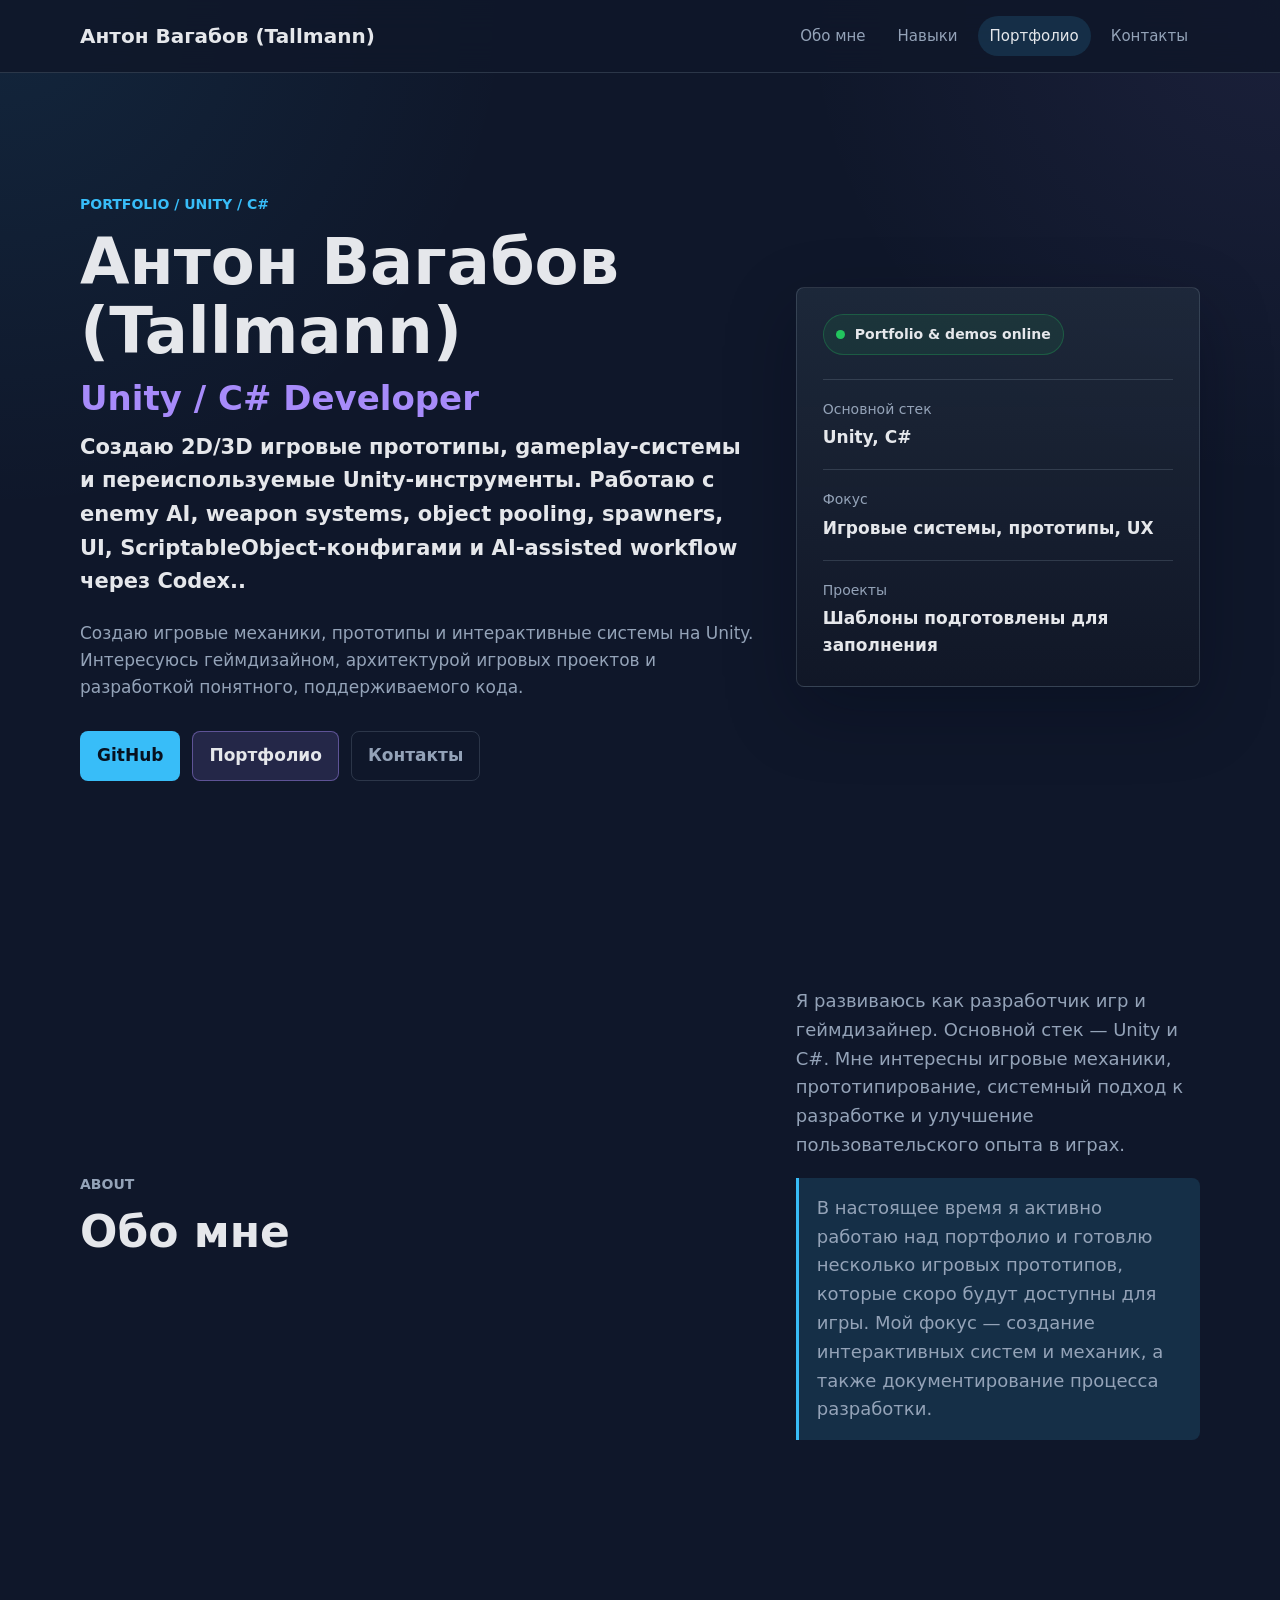
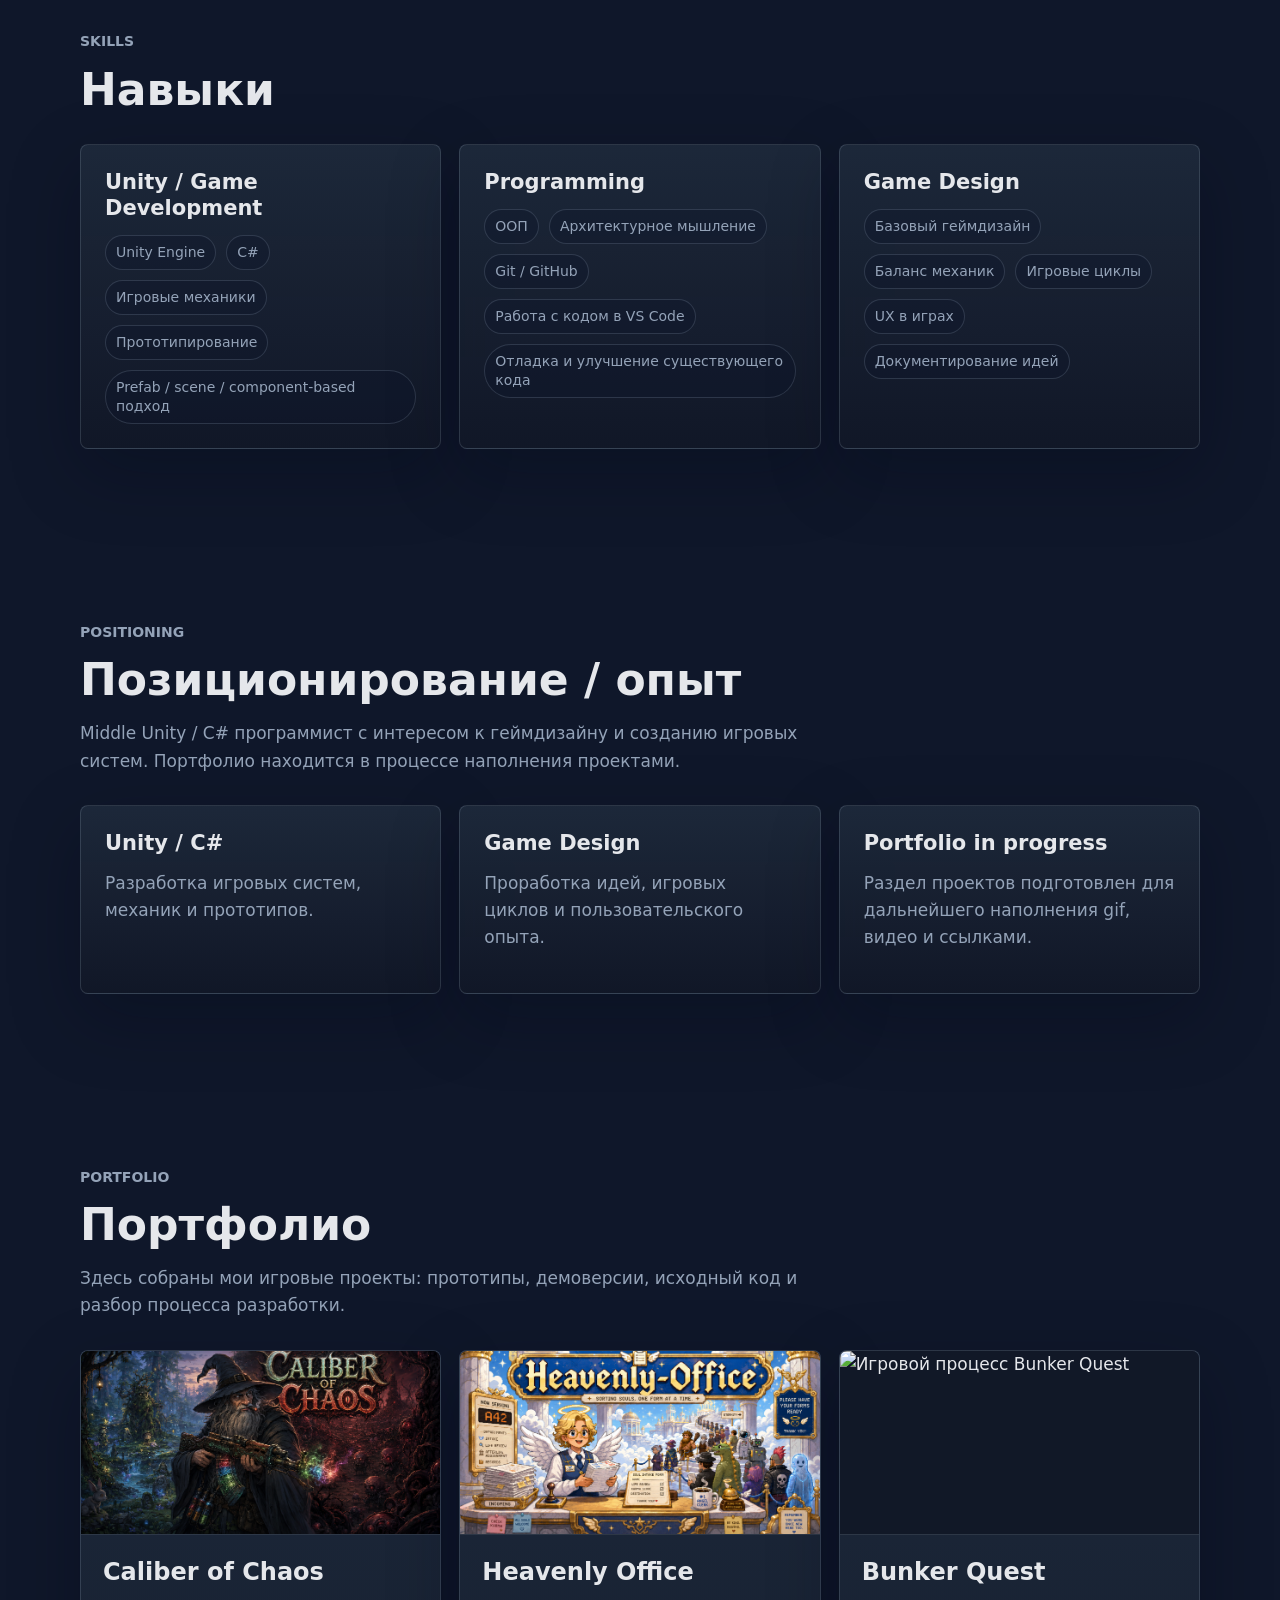
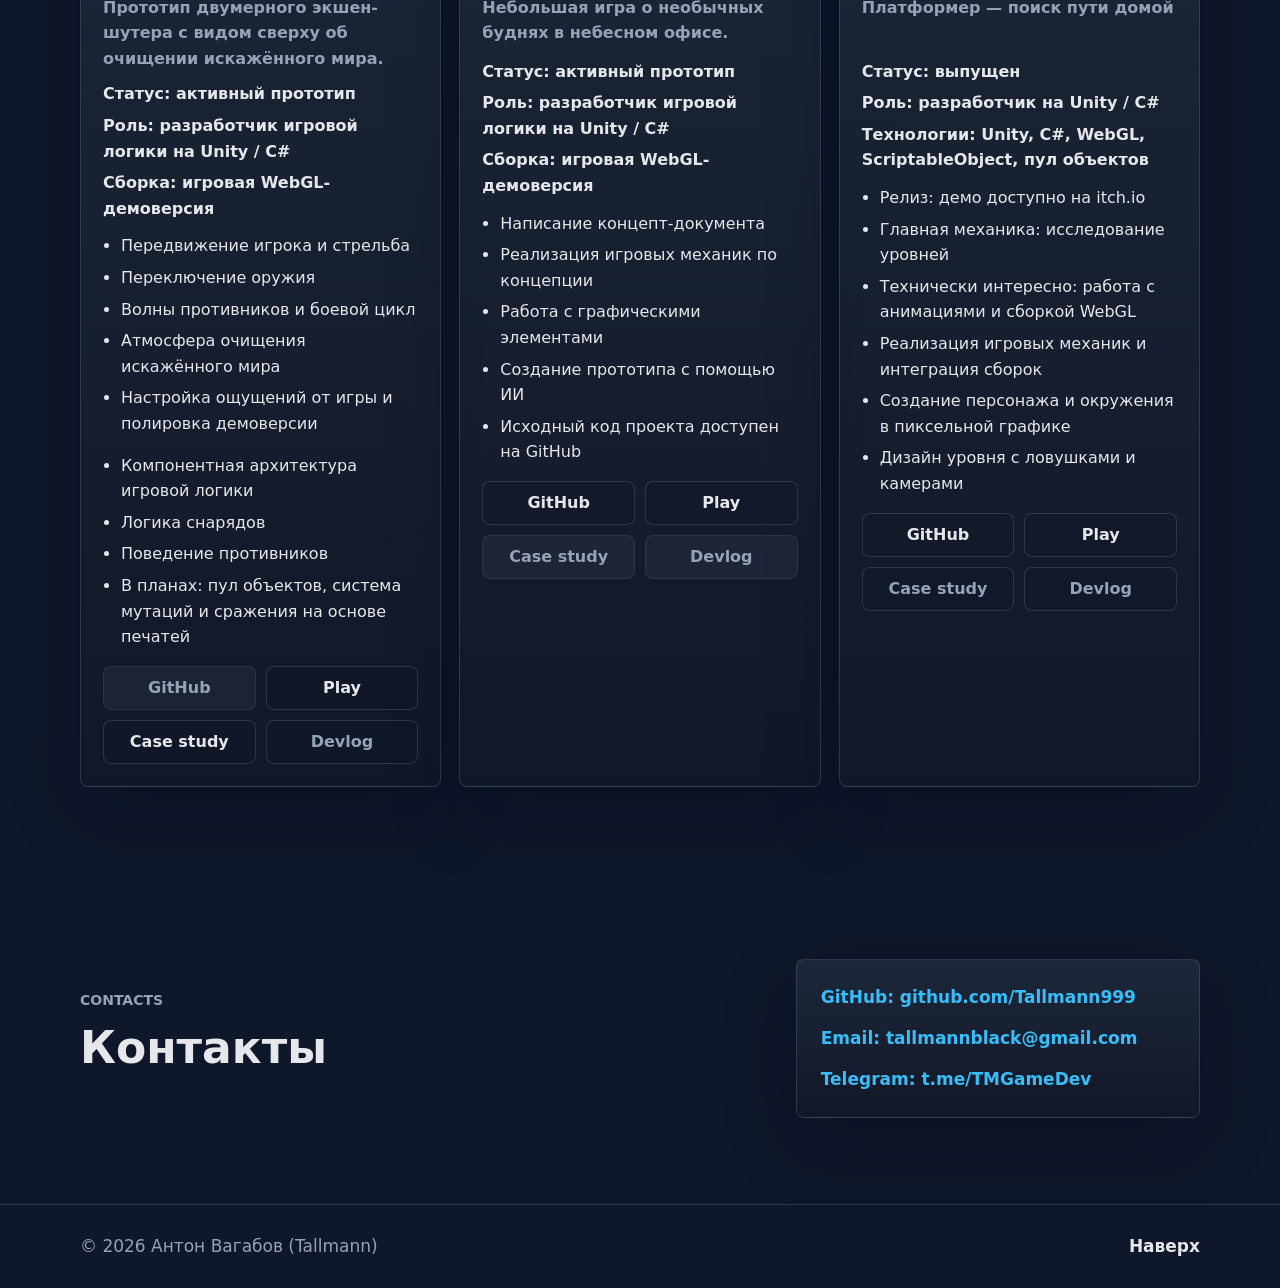
==== commit d96f4bd8: "Правки завершены." ====
--- a/index.html
+++ b/index.html
@@ -164,8 +164,8 @@
             <p class="eyebrow">Portfolio</p>
             <h2>Портфолио</h2>
             <p>
-              Здесь подготовлены карточки для будущих проектов. Позже в них можно
-              заменить заглушки на реальные gif, видео, скриншоты и ссылки.
+              Здесь собраны мои игровые проекты: прототипы, демоверсии,
+              исходный код и разбор процесса разработки.
             </p>
           </div>
 
@@ -187,30 +187,30 @@
               </video>
               <div class="project-body">
                 <h3>Caliber of Chaos</h3>
-                <p class="project-subtitle">Прототип двухмерного экшен-шутера с видом сверху об очищении искажённого мира.</p>
+                <p class="project-subtitle">Прототип двумерного экшен-шутера с видом сверху об очищении искажённого мира.</p>
                 <div class="project-meta">
                   <span>Статус: активный прототип</span>
                   <span>Роль: разработчик игровой логики на Unity / C#</span>
                   <span>Сборка: игровая WebGL-демоверсия</span>
                 </div>
                 <ul class="project-bullets">
-                  <li>передвижение игрока и стрельба</li>
-                  <li>переключение оружия</li>
-                  <li>волны противников и боевой цикл</li>
-                  <li>атмосфера очищения искажённого мира</li>
-                  <li>настройка ощущений от игры и полировка демоверсии</li>
+                  <li>Передвижение игрока и стрельба</li>
+                  <li>Переключение оружия</li>
+                  <li>Волны противников и боевой цикл</li>
+                  <li>Атмосфера очищения искажённого мира</li>
+                  <li>Настройка ощущений от игры и полировка демоверсии</li>
                 </ul>
                 <ul class="project-bullets project-technical">
-                  <li>компонентная архитектура игровой логики</li>
-                  <li>логика снарядов</li>
-                  <li>поведение противников</li>
-                  <li>в планах: пул объектов / система мутаций / сражения на основе печатей</li>
+                  <li>Компонентная архитектура игровой логики</li>
+                  <li>Логика снарядов</li>
+                  <li>Поведение противников</li>
+                  <li>В планах: пул объектов, система мутаций и сражения на основе печатей</li>
                 </ul>
                 <div class="project-links">
                   <button class="button" disabled aria-disabled="true">GitHub</button>
-                  <a class="button" href="https://tallmann.itch.io/caliber-of-chaos" aria-label="Играть в демоверсию Caliber of Chaos">Играть</a>
-                  <a class="button" href="projects/caliber-of-chaos.html" aria-label="Разбор проекта Caliber of Chaos">Разбор проекта</a>
-                  <a class="button" href="#" aria-label="Дневник разработки Caliber of Chaos">Девлог</a>
+                  <a class="button" href="https://tallmann.itch.io/caliber-of-chaos" aria-label="Играть в демоверсию Caliber of Chaos">Play</a>
+                  <a class="button" href="projects/caliber-of-chaos.html" aria-label="Разбор проекта Caliber of Chaos">Case study</a>
+                  <a class="button" href="#" aria-label="Дневник разработки Caliber of Chaos">Devlog</a>
                 </div>
               </div>
             </article>
@@ -226,127 +226,54 @@
                 <h3>Heavenly Office</h3>
                 <p class="project-subtitle">Небольшая игра о необычных буднях в небесном офисе.</p>
                 <div class="project-meta">
-                  <span>Status: Playable prototype</span>
-                  <span>Role: Unity / C# Gameplay Developer</span>
-                  <span>Build: WebGL playable demo</span>
+                  <span>Статус: активный прототип</span>
+                  <span>Роль: разработчик игровой логики на Unity / C#</span>
+                  <span>Сборка: игровая WebGL-демоверсия</span>
                 </div>
                 <ul class="project-bullets">
-                  <li>игровой прототип на Unity</li>
-                  <li>браузерная версия на itch.io</li>
-                  <li>исходный код проекта доступен на GitHub</li>
+                  <li>Написание концепт-документа</li>
+                  <li>Реализация игровых механик по концепции</li>
+                  <li>Работа с графическими элементами</li>
+                  <li>Создание прототипа с помощью ИИ</li>
+                  <li>Исходный код проекта доступен на GitHub</li>
                 </ul>
                 <div class="project-links">
                   <a class="button" href="https://github.com/Tallmann999/Heavenly-office" aria-label="GitHub Heavenly Office">GitHub</a>
-                  <a class="button" href="https://tallmann.itch.io/heavenly-office" aria-label="Play demo Heavenly Office">Play Demo</a>
-                  <button class="button" disabled aria-disabled="true">Case Study</button>
+                  <a class="button" href="https://tallmann.itch.io/heavenly-office" aria-label="Играть в демоверсию Heavenly Office">Play</a>
+                  <button class="button" disabled aria-disabled="true">Case study</button>
                   <button class="button" disabled aria-disabled="true">Devlog</button>
                 </div>
               </div>
             </article>
 
-            <!-- Project 3: Placeholder -->
+            <!-- Project 3: Bunker Quest -->
             <article class="project-card reveal">
-              <div class="media-placeholder future-video">[GIF / короткое видео 5–10 секунд]</div>
-              <div class="project-body">
-                <h3>Проект #3</h3>
-                <p class="project-subtitle">Краткое однострочное описание</p>
-                <div class="project-meta">
-                  <span>Status: In Development</span>
-                  <span>Role: Unity / C# Developer</span>
-                  <span>Stack: Unity, C#, WebGL, ScriptableObject, Object Pooling</span>
-                </div>
-                <ul class="project-bullets">
-                  <li>Что реализовано: заглушка — заполнить позже</li>
-                  <li>Главная механика: описать основную механику</li>
-                  <li>Технически интересно: указать интересные технические решения</li>
-                  <li>Я: указать, что сделал лично</li>
-                </ul>
-                <div class="project-links">
-                  <a class="button" href="#" aria-label="GitHub проекта 3">GitHub</a>
-                  <a class="button" href="#" aria-label="Play demo проекта 3">Play Demo</a>
-                  <a class="button" href="#" aria-label="Case Study проекта 3">Case Study</a>
-                  <a class="button" href="#" aria-label="Devlog проекта 3">Devlog</a>
-                </div>
-              </div>
-            </article>
-
-            <!-- Project 4: Bunker Quest -->
-            <article class="project-card reveal">
-              <img class="project-media" src="assets/media/Bunker%20Quest.gif" alt="Bunker Quest gameplay">
+              <img class="project-media" src="assets/media/Bunker%20Quest.gif" alt="Игровой процесс Bunker Quest">
               <div class="project-body">
                 <h3>Bunker Quest</h3>
                 <p class="project-subtitle">Платформер — поиск пути домой</p>
                 <div class="project-meta">
-                  <span>Status: Released</span>
-                  <span>Role: Unity / C# Developer</span>
-                  <span>Stack: Unity, C#, WebGL, ScriptableObject, Object Pooling</span>
+                  <span>Статус: выпущен</span>
+                  <span>Роль: разработчик на Unity / C#</span>
+                  <span>Технологии: Unity, C#, WebGL, ScriptableObject, пул объектов</span>
                 </div>
                 <ul class="project-bullets">
                   <li>Релиз: демо доступно на itch.io</li>
-                  <li>Главная механика: платформер и исследование уровней</li>
+                  <li>Главная механика: исследование уровней</li>
                   <li>Технически интересно: работа с анимациями и сборкой WebGL</li>
-                  <li>Я: реализовал игровые механики и интеграцию билдов</li>
+                  <li>Реализация игровых механик и интеграция сборок</li>
+                  <li>Создание персонажа и окружения в пиксельной графике</li>
+                  <li>Дизайн уровня с ловушками и камерами</li>
                 </ul>
                 <div class="project-links">
                   <a class="button" href="https://github.com/Tallmann999/Bunker" aria-label="GitHub Bunker Quest">GitHub</a>
-                  <a class="button" href="https://tallmann.itch.io/bunker-quest" aria-label="Play demo Bunker Quest">Play Demo</a>
-                  <a class="button" href="#" aria-label="Case Study Bunker Quest">Case Study</a>
-                  <a class="button" href="#" aria-label="Devlog Bunker Quest">Devlog</a>
-                </div>
-              </div>
-            </article>
-
-            <!-- Project 5: Placeholder -->
-            <article class="project-card reveal">
-              <div class="media-placeholder future-video">[GIF / короткое видео 5–10 секунд]</div>
-              <div class="project-body">
-                <h3>Проект #5</h3>
-                <p class="project-subtitle">Краткое однострочное описание</p>
-                <div class="project-meta">
-                  <span>Status: In Development</span>
-                  <span>Role: Unity / C# Developer</span>
-                  <span>Stack: Unity, C#, WebGL, ScriptableObject, Object Pooling</span>
-                </div>
-                <ul class="project-bullets">
-                  <li>Что реализовано: заглушка — заполнить позже</li>
-                  <li>Главная механика: описать основную механику</li>
-                  <li>Технически интересно: указать интересные технические решения</li>
-                  <li>Я: указать, что сделал лично</li>
-                </ul>
-                <div class="project-links">
-                  <a class="button" href="#" aria-label="GitHub проекта 5">GitHub</a>
-                  <a class="button" href="#" aria-label="Play demo проекта 5">Play Demo</a>
-                  <a class="button" href="#" aria-label="Case Study проекта 5">Case Study</a>
-                  <a class="button" href="#" aria-label="Devlog проекта 5">Devlog</a>
-                </div>
-              </div>
-            </article>
-
-            <!-- Project 6: Placeholder -->
-            <article class="project-card reveal">
-              <div class="media-placeholder future-video">[GIF / короткое видео 5–10 секунд]</div>
-              <div class="project-body">
-                <h3>Проект #6</h3>
-                <p class="project-subtitle">Краткое однострочное описание</p>
-                <div class="project-meta">
-                  <span>Status: In Development</span>
-                  <span>Role: Unity / C# Developer</span>
-                  <span>Stack: Unity, C#, WebGL, ScriptableObject, Object Pooling</span>
-                </div>
-                <ul class="project-bullets">
-                  <li>Что реализовано: заглушка — заполнить позже</li>
-                  <li>Главная механика: описать основную механику</li>
-                  <li>Технически интересно: указать интересные технические решения</li>
-                  <li>Я: указать, что сделал лично</li>
-                </ul>
-                <div class="project-links">
-                  <a class="button" href="#" aria-label="GitHub проекта 6">GitHub</a>
-                  <a class="button" href="#" aria-label="Play demo проекта 6">Play Demo</a>
-                  <a class="button" href="#" aria-label="Case Study проекта 6">Case Study</a>
-                  <a class="button" href="#" aria-label="Devlog проекта 6">Devlog</a>
-                </div>
-              </div>
-            </article>
+                  <a class="button" href="https://tallmann.itch.io/bunker-quest" aria-label="Играть в демovерсию Bunker Quest">Play</a>
+                  <a class="button" href="#" aria-label="Разбор проекта Bunker Quest">Case study</a>
+                  <a class="button" href="#" aria-label="Дневник разработки Bunker Quest">Devlog</a>
+                </div>
+              </div>
+            </article>
+
           </div>
         </div>
       </section>
@@ -359,8 +286,8 @@
           </div>
           <address class="contacts-card reveal">
             <a href="https://github.com/Tallmann999">GitHub: github.com/Tallmann999</a>
-            <span>Email: tallmannblack@gmail.com</span>
-            <span>Telegram: https://t.me/TMGameDev</span>            
+            <a href="mailto:tallmannblack@gmail.com">Email: tallmannblack@gmail.com</a>
+            <a href="https://t.me/TMGameDev">Telegram: t.me/TMGameDev</a>
           </address>
         </div>
       </section>
--- a/styles.css
+++ b/styles.css
@@ -37,6 +37,13 @@
   overflow-x: hidden;
 }
 
+button,
+input,
+textarea,
+select {
+  font: inherit;
+}
+
 a {
   color: inherit;
   text-decoration: none;
@@ -390,6 +397,7 @@
 
 .project-body {
   padding: 22px;
+  font-size: 16px;
 }
 
 .project-body p {
@@ -422,6 +430,8 @@
 .project-card .project-links a.button {
   width: 100%;
   justify-content: center;
+  font-size: 16px;
+  line-height: 1.35;
 }
 
 /* Inactive / disabled GitHub button style (muted, GitHub-like) */
@@ -442,7 +452,7 @@
 }
 
 .project-subtitle {
-  font-size: 15px;
+  font-size: 16px;
   font-weight: 600;
   color: var(--color-text);
   margin-bottom: 10px;
@@ -451,7 +461,7 @@
 .project-meta span {
   display: block;
   font-weight: 700;
-  font-size: 14px;
+  font-size: 16px;
   color: var(--color-text);
   margin-bottom: 6px;
 }
@@ -462,6 +472,7 @@
 }
 
 .project-bullets li {
+  font-size: 16px;
   margin-bottom: 6px;
 }
 
@@ -475,10 +486,13 @@
 .contacts-card a {
   color: var(--color-accent);
   font-weight: 750;
-}
-
-.contacts-card span {
-  color: var(--color-text-muted);
+  overflow-wrap: anywhere;
+}
+
+.contacts-card a:hover,
+.contacts-card a:focus-visible {
+  text-decoration: underline;
+  text-underline-offset: 3px;
 }
 
 .site-footer {
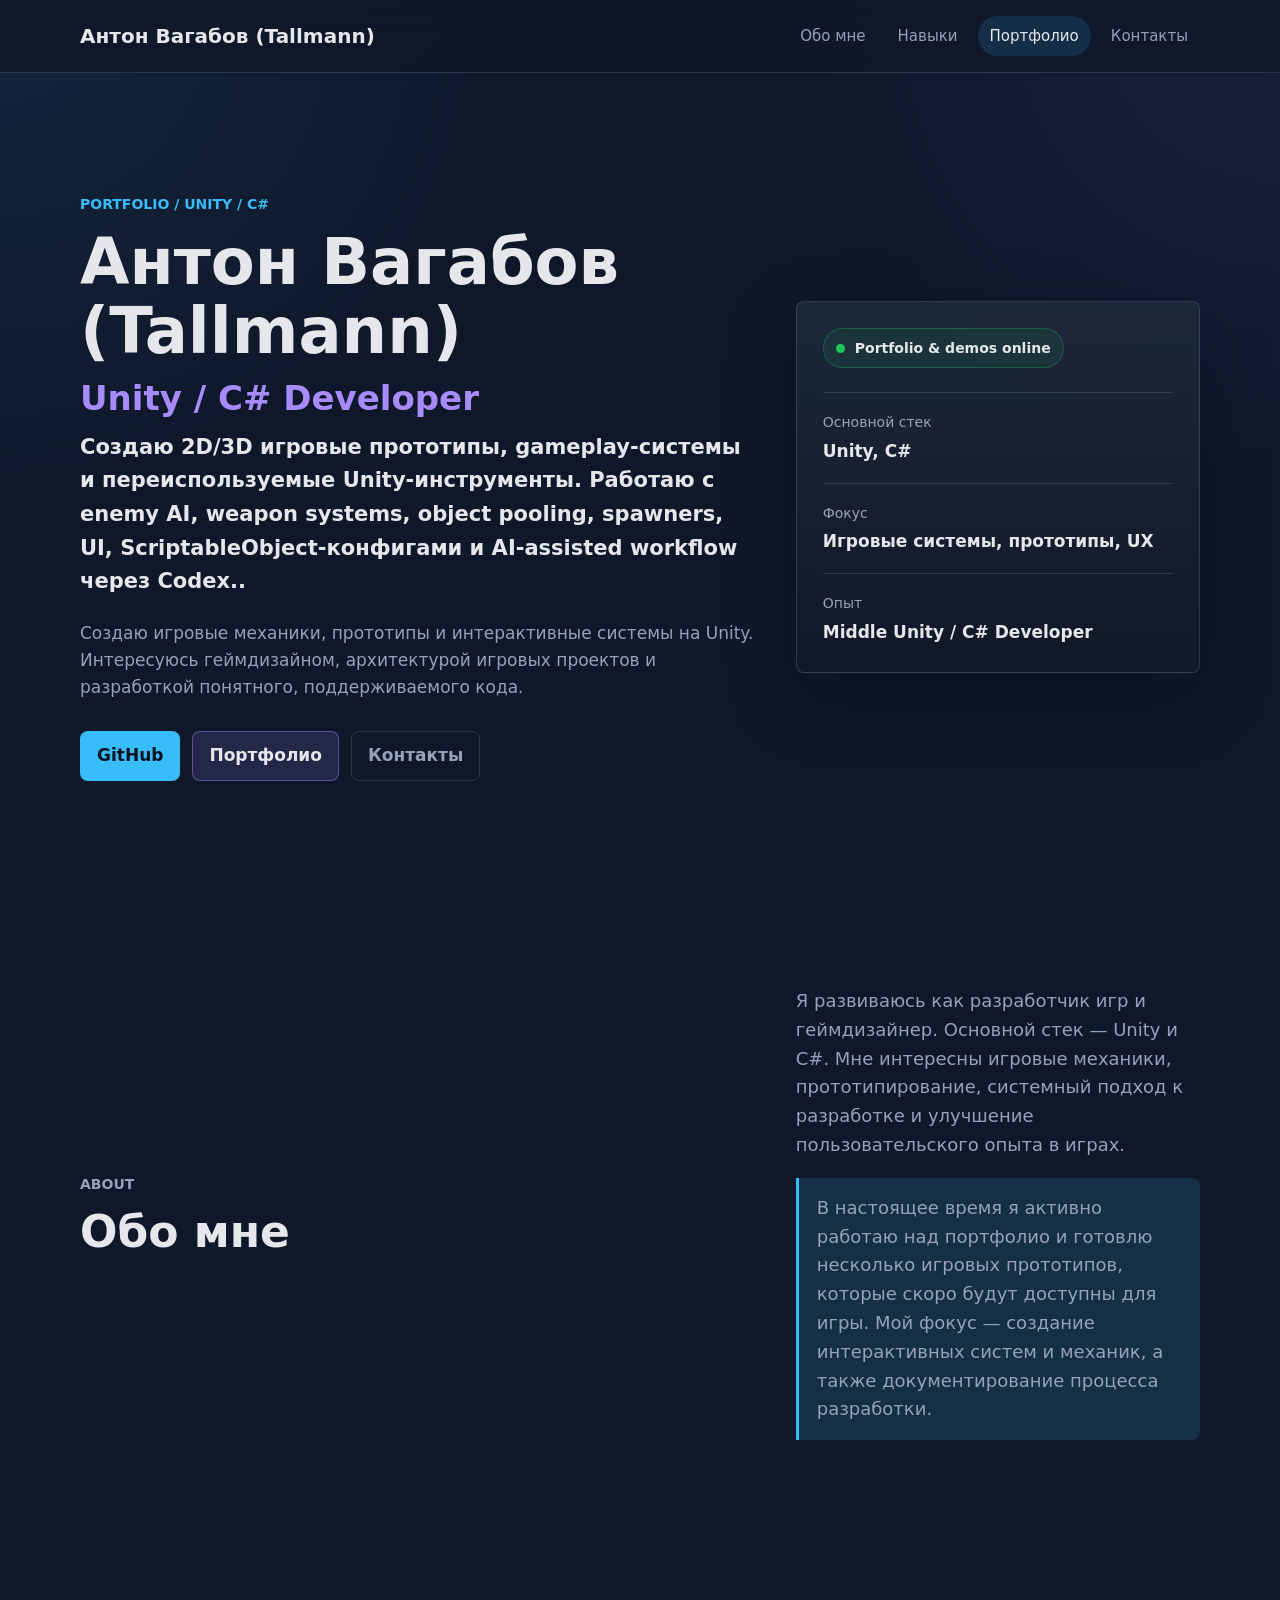
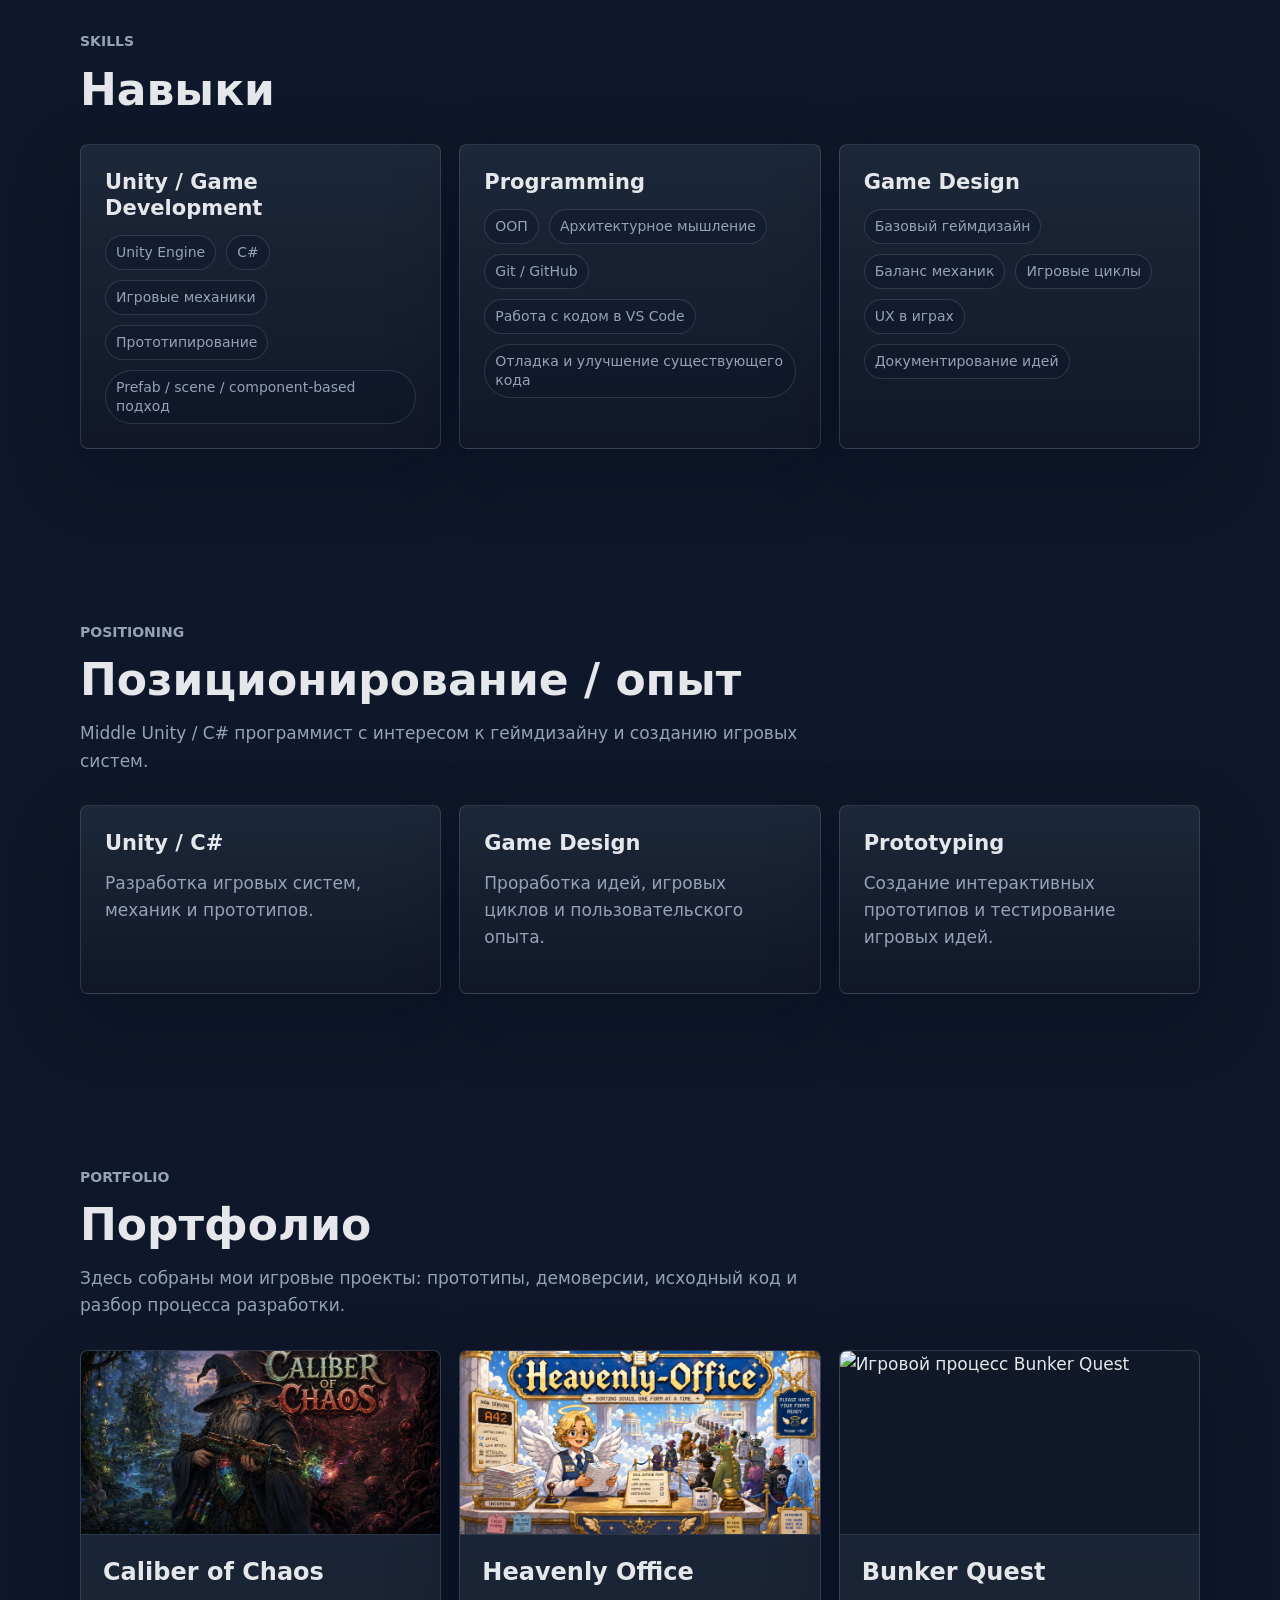
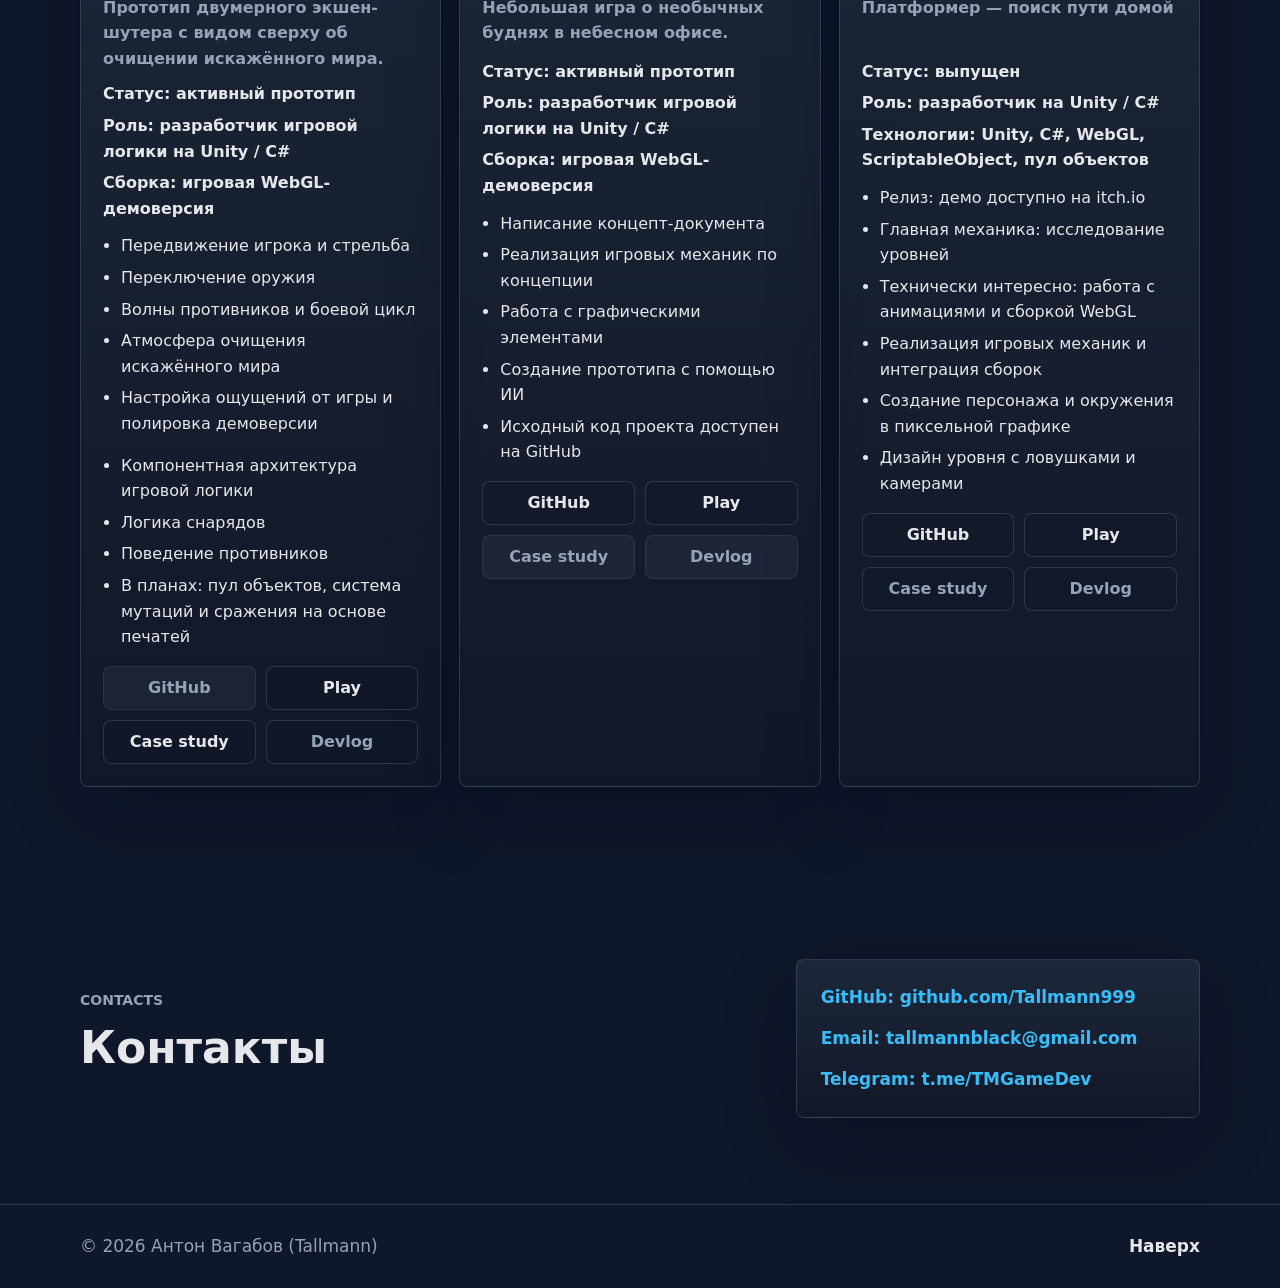
==== commit cf0059fd: "исправил название прототипов и дополнил и усилил портфолио" ====
--- a/index.html
+++ b/index.html
@@ -60,9 +60,8 @@
                 <dd>Игровые системы, прототипы, UX</dd>
               </div>
               <div>
-                <dt>Проекты</dt>
-                <dd>Шаблоны подготовлены для заполнения</dd>
-              </div>
+                <dt>Опыт</dt>
+                <dd>Middle Unity / C# Developer</dd>  
             </dl>
           </aside>
         </div>
@@ -138,7 +137,7 @@
             <h2>Позиционирование / опыт</h2>
             <p>
               Middle Unity / C# программист с интересом к геймдизайну и созданию
-              игровых систем. Портфолио находится в процессе наполнения проектами.
+              игровых систем.
             </p>
           </div>
           <div class="position-grid">
@@ -151,9 +150,8 @@
               <p>Проработка идей, игровых циклов и пользовательского опыта.</p>
             </article>
             <article class="info-card reveal">
-              <h3>Portfolio in progress</h3>
-              <p>Раздел проектов подготовлен для дальнейшего наполнения gif, видео и ссылками.</p>
-            </article>
+              <h3>Prototyping</h3>
+              <p>Создание интерактивных прототипов и тестирование игровых идей.</p>
           </div>
         </div>
       </section>
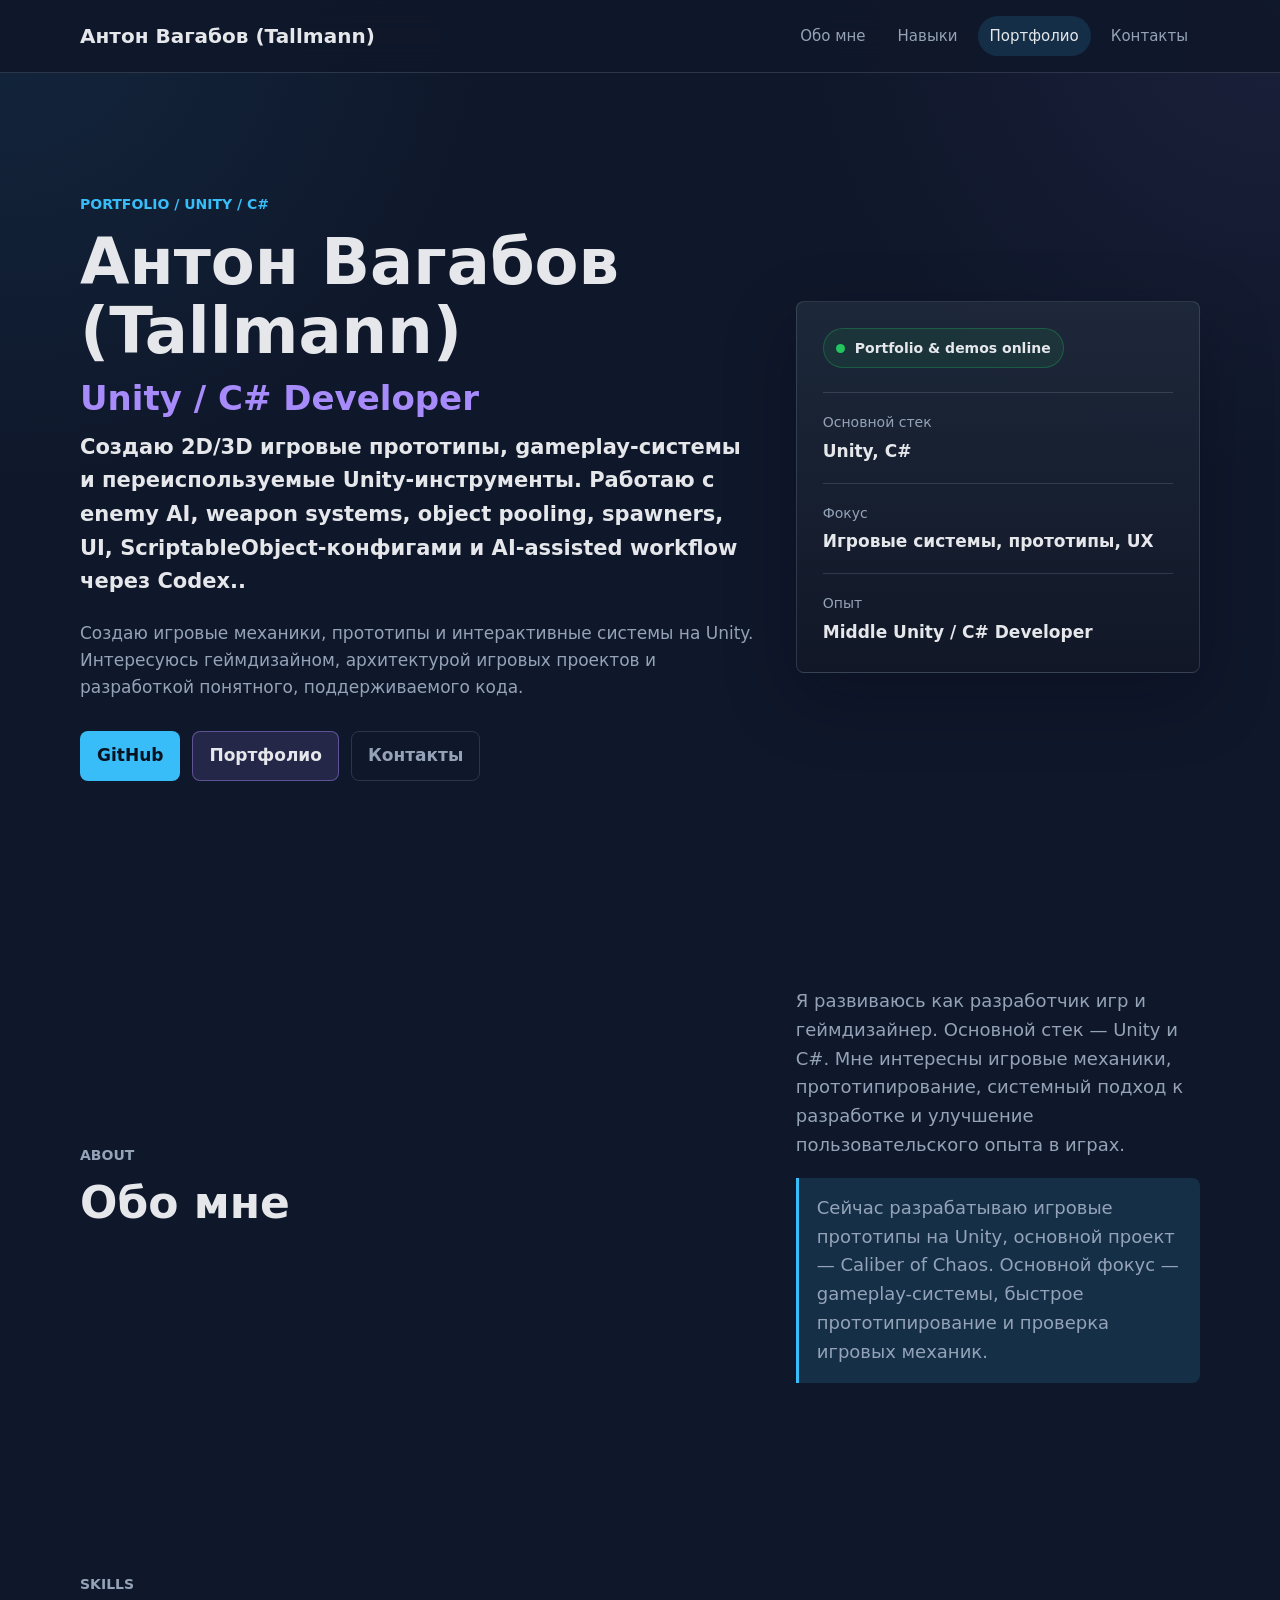
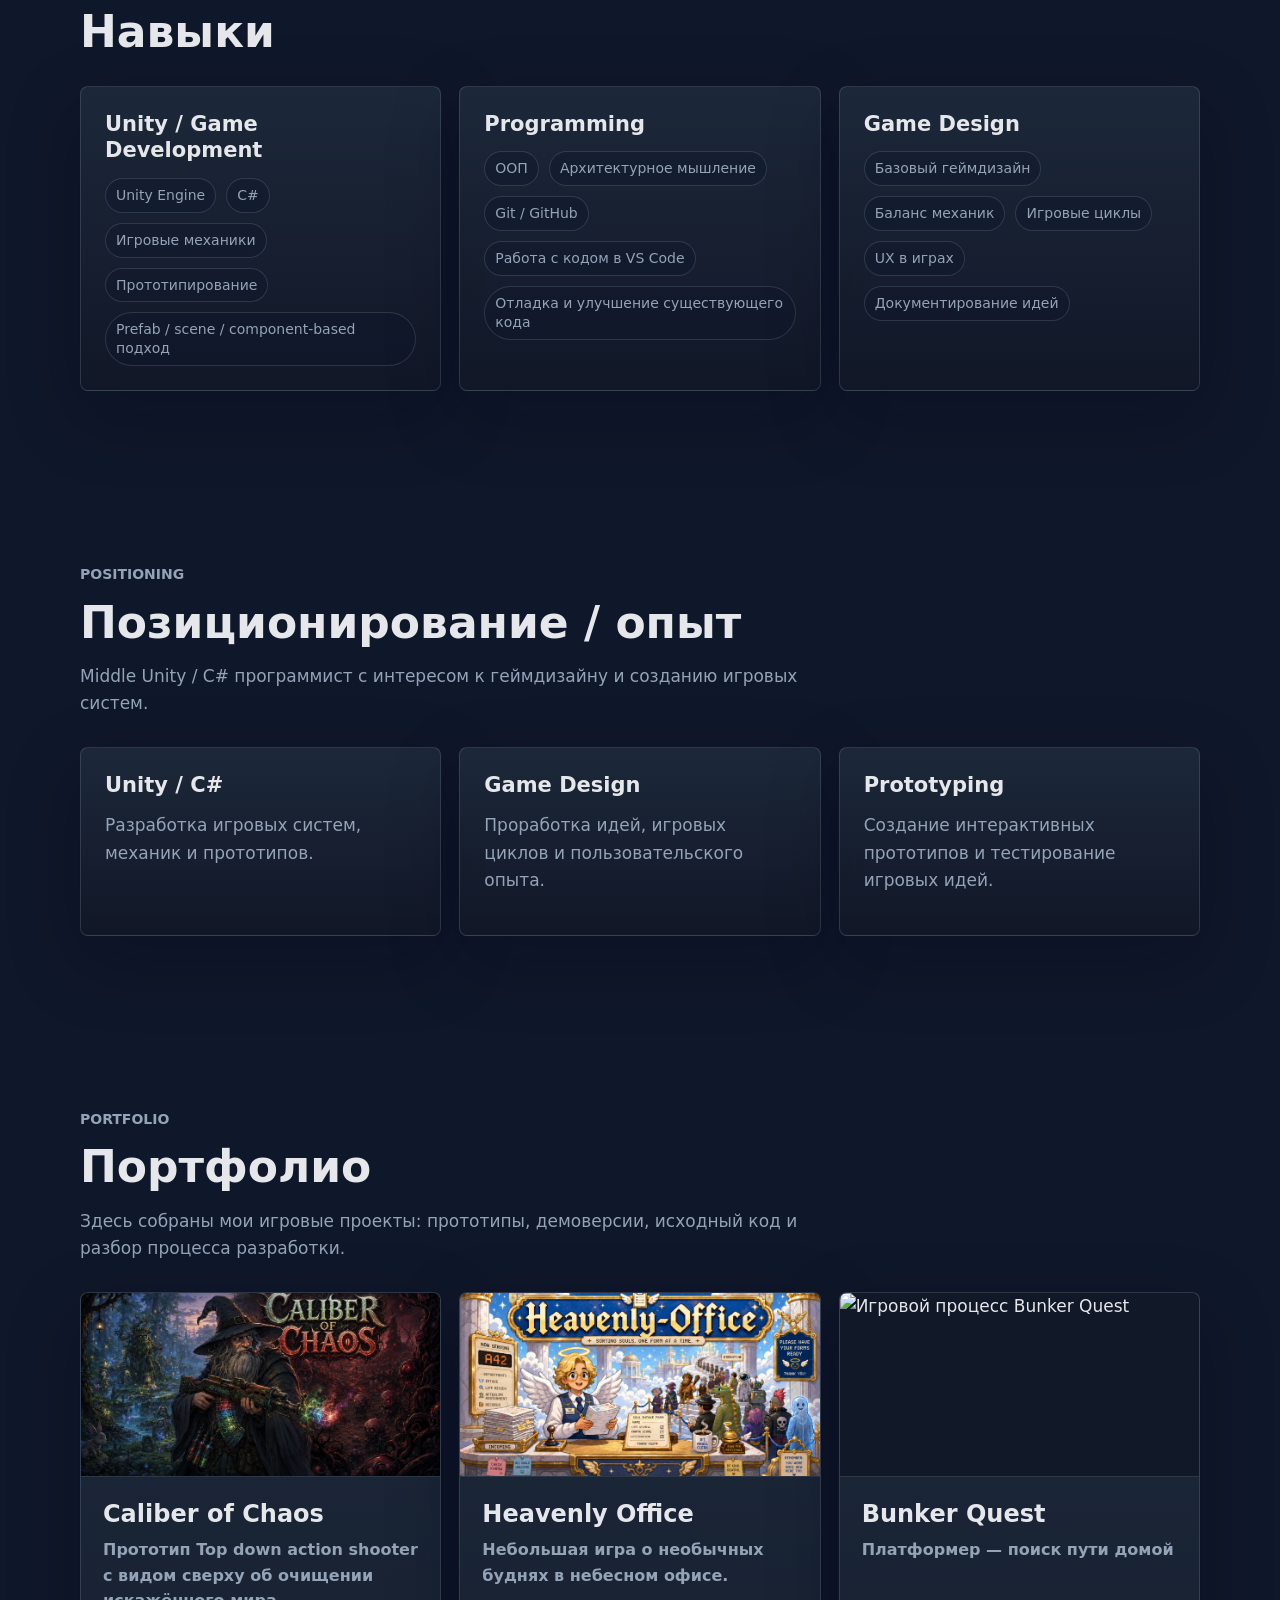
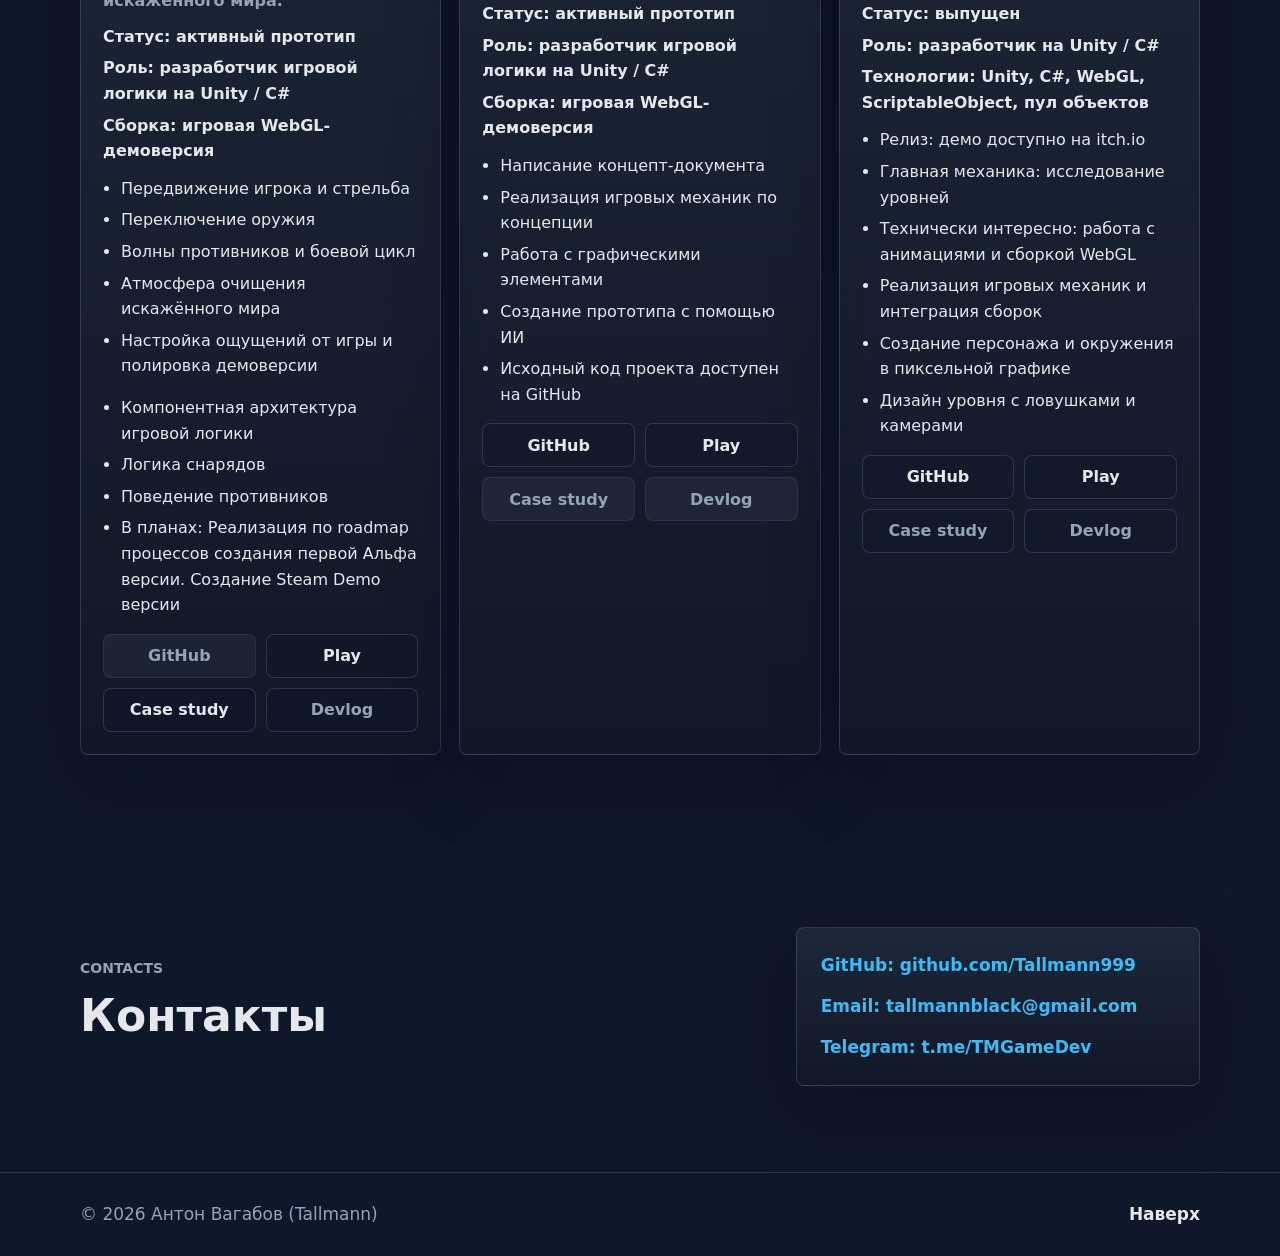
==== commit bd478111: "завершились исправления по портфолио." ====
--- a/index.html
+++ b/index.html
@@ -80,10 +80,10 @@
               системный подход к разработке и улучшение пользовательского опыта в играх.
             </p>
             <p class="accent-note">   
-              В настоящее время я активно работаю над портфолио и готовлю несколько
-              игровых прототипов, которые скоро будут доступны для игры. Мой
-              фокус — создание интерактивных систем и механик, а также
-              документирование процесса разработки.           
+             Сейчас разрабатываю игровые прототипы на Unity,
+              основной проект — Caliber of Chaos.
+               Основной фокус — gameplay-системы,
+               быстрое прототипирование и проверка игровых механик.          
             </p>
           </div>
         </div>
@@ -185,7 +185,7 @@
               </video>
               <div class="project-body">
                 <h3>Caliber of Chaos</h3>
-                <p class="project-subtitle">Прототип двумерного экшен-шутера с видом сверху об очищении искажённого мира.</p>
+                <p class="project-subtitle">Прототип Top down action shooter  с видом сверху об очищении искажённого мира.</p>
                 <div class="project-meta">
                   <span>Статус: активный прототип</span>
                   <span>Роль: разработчик игровой логики на Unity / C#</span>
@@ -202,11 +202,11 @@
                   <li>Компонентная архитектура игровой логики</li>
                   <li>Логика снарядов</li>
                   <li>Поведение противников</li>
-                  <li>В планах: пул объектов, система мутаций и сражения на основе печатей</li>
+                  <li>В планах: Реализация по roadmap процессов создания первой Альфа версии. Создание Steam Demo версии  </li>
                 </ul>
                 <div class="project-links">
                   <button class="button" disabled aria-disabled="true">GitHub</button>
-                  <a class="button" href="https://tallmann.itch.io/caliber-of-chaos" aria-label="Играть в демоверсию Caliber of Chaos">Play</a>
+                  <a class="button" href="https://tallmann.itch.io/chaos-caliber" aria-label="Играть в демоверсию Caliber of Chaos">Play</a>
                   <a class="button" href="projects/caliber-of-chaos.html" aria-label="Разбор проекта Caliber of Chaos">Case study</a>
                   <a class="button" href="#" aria-label="Дневник разработки Caliber of Chaos">Devlog</a>
                 </div>
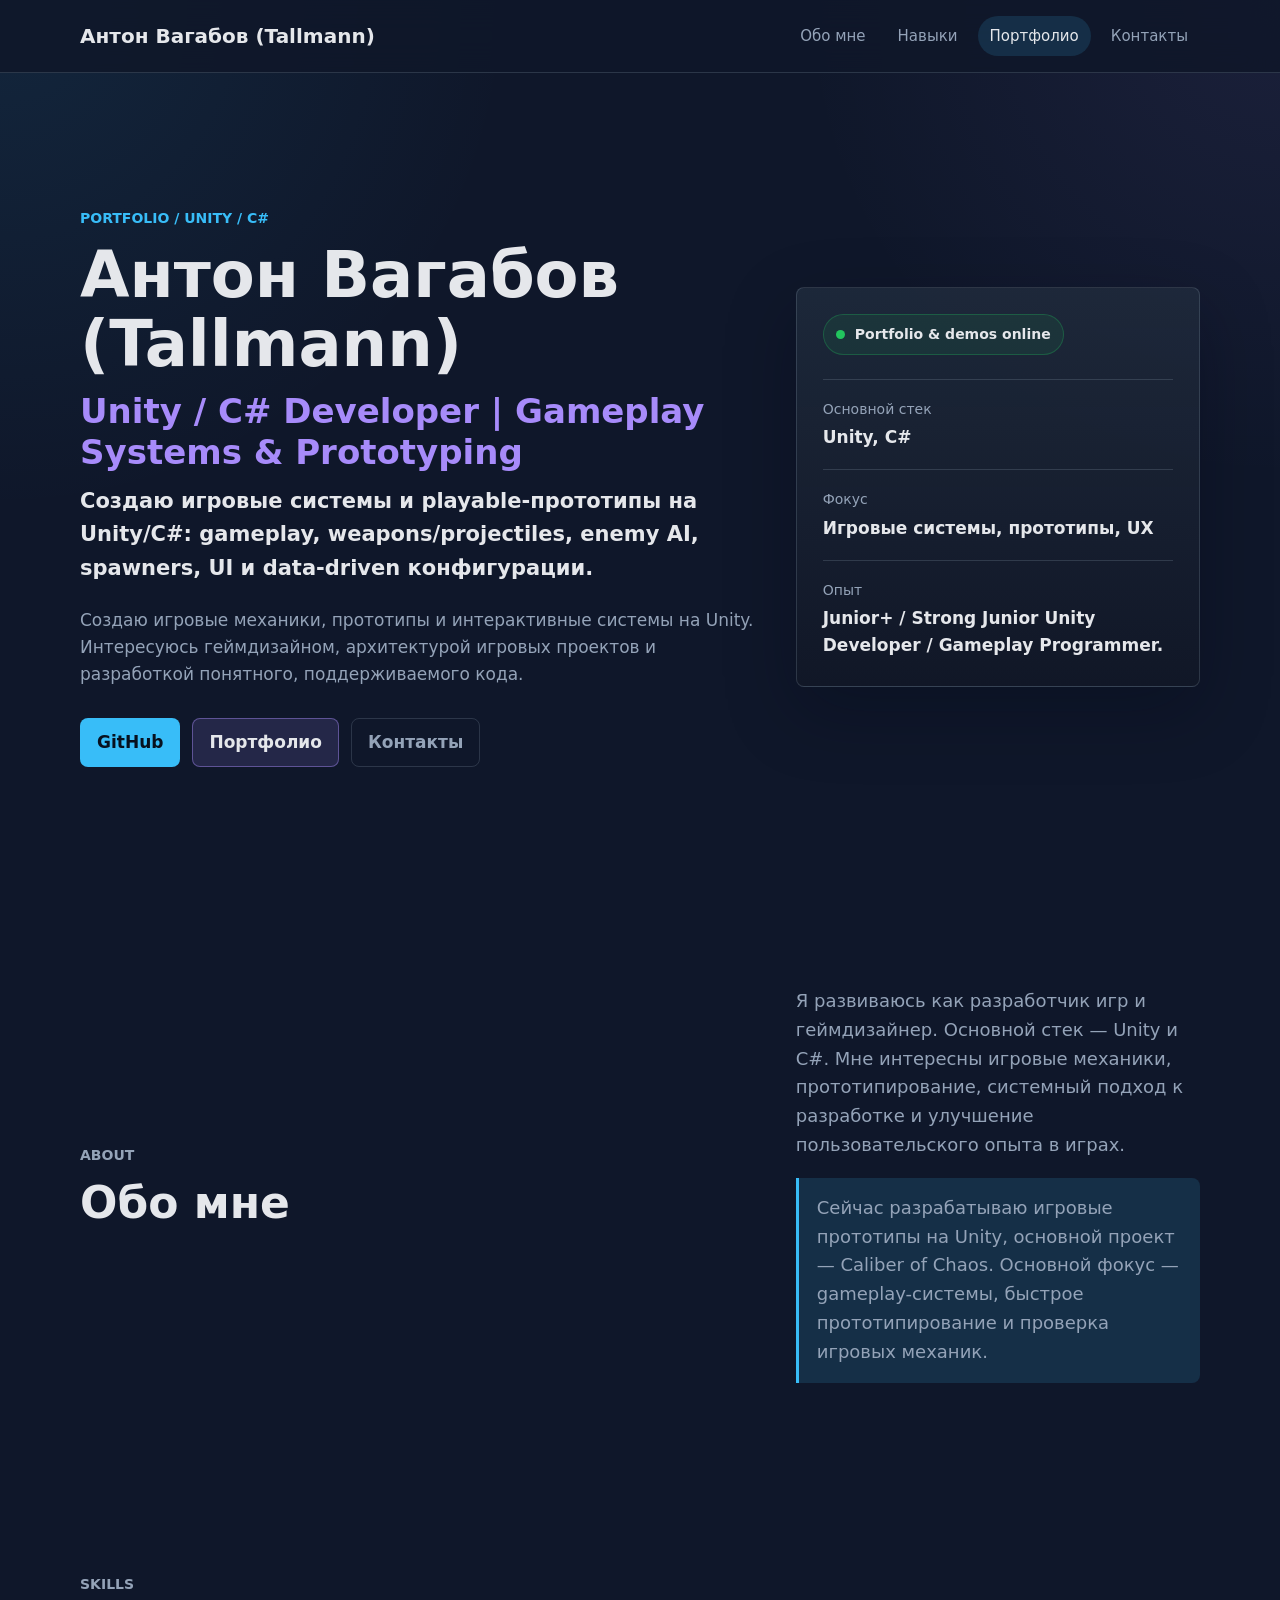
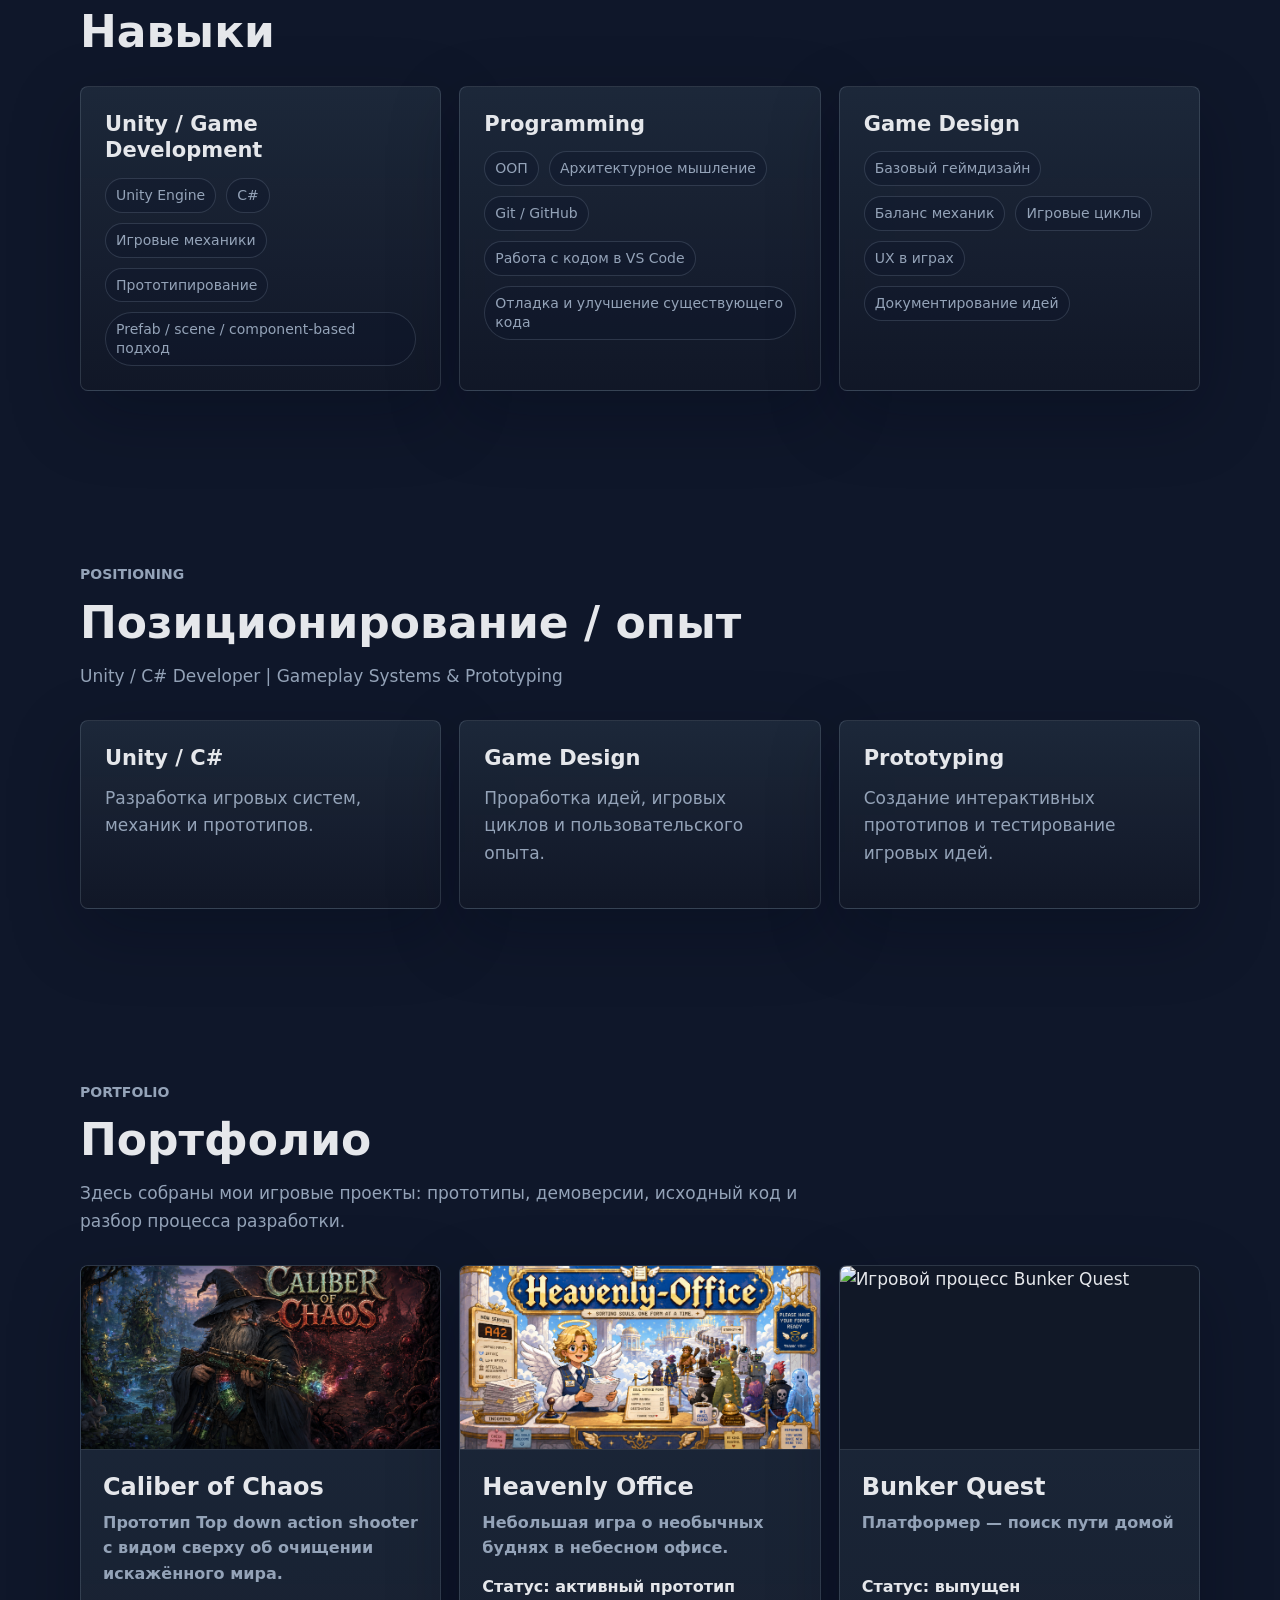
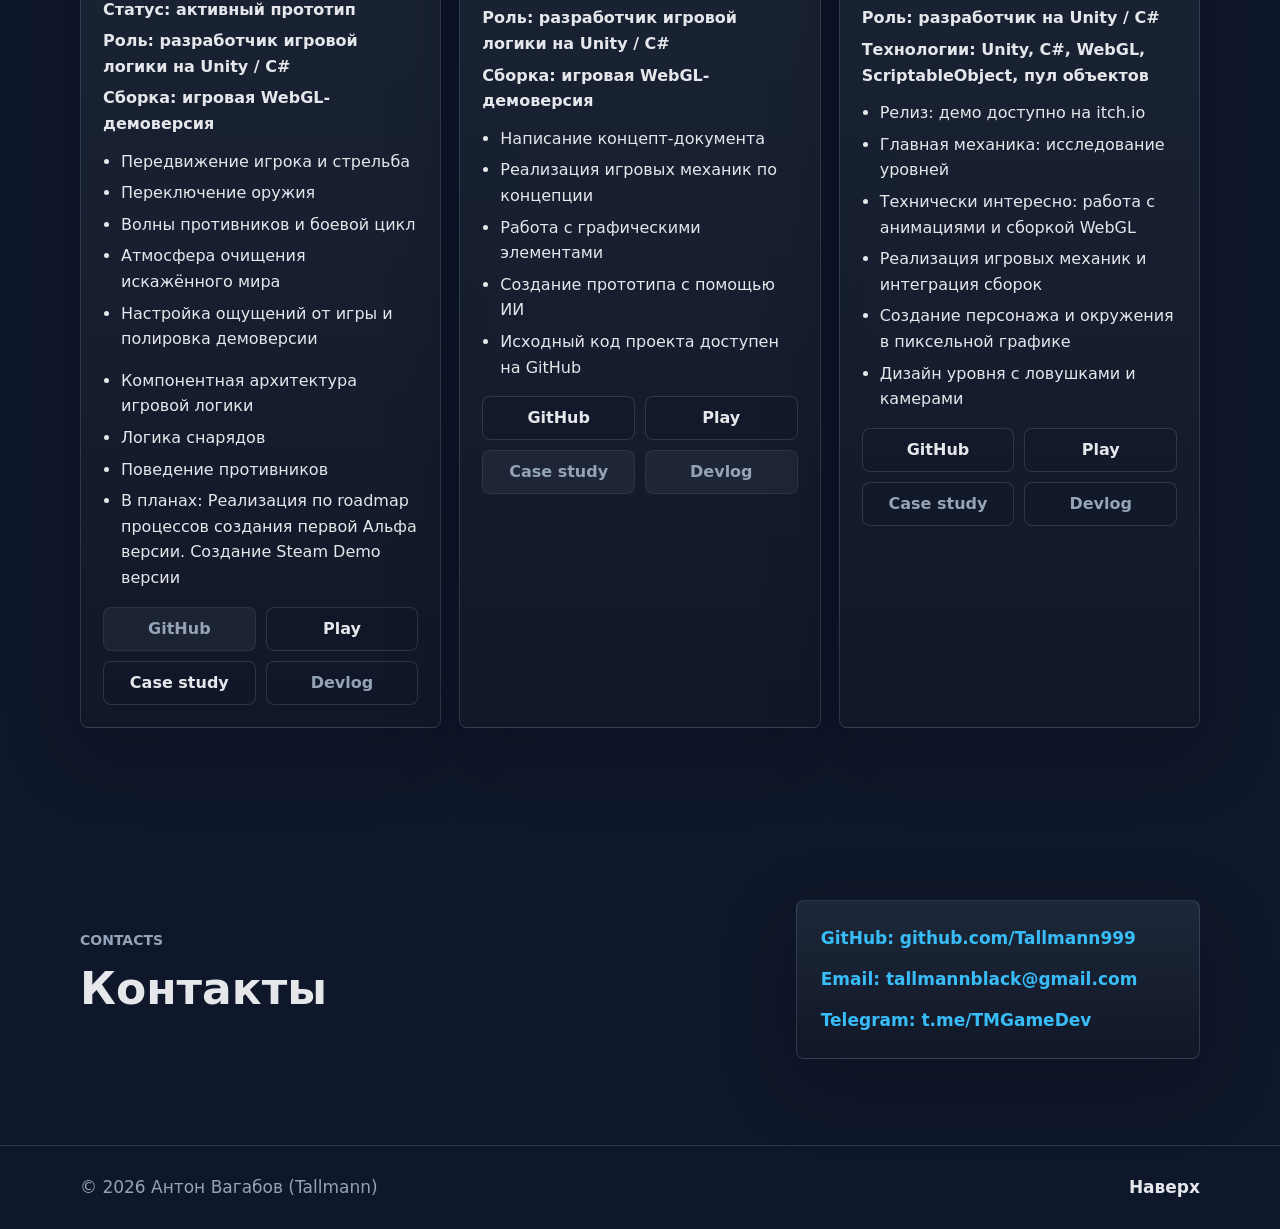
==== commit e7c3a96d: "подправил на Junior+" ====
--- a/index.html
+++ b/index.html
@@ -29,9 +29,10 @@
           <div class="hero-content reveal">
             <p class="eyebrow">Portfolio / Unity / C#</p>
             <h1>Антон Вагабов (Tallmann)</h1>
-            <p class="hero-role">Unity / C# Developer</p>
+            <p class="hero-role">Unity / C# Developer | Gameplay Systems & Prototyping</p>
             <p class="hero-lead">             
-Создаю 2D/3D игровые прототипы, gameplay-системы и переиспользуемые Unity-инструменты. Работаю с enemy AI, weapon systems, object pooling, spawners, UI, ScriptableObject-конфигами и AI-assisted workflow через Codex..
+Создаю игровые системы и playable-прототипы на Unity/C#: gameplay, weapons/projectiles, 
+enemy AI, spawners, UI и data-driven конфигурации.
             </p>
             <p class="hero-text">
               Создаю игровые механики, прототипы и интерактивные системы на Unity.
@@ -61,7 +62,7 @@
               </div>
               <div>
                 <dt>Опыт</dt>
-                <dd>Middle Unity / C# Developer</dd>  
+                <dd>Junior+ / Strong Junior Unity Developer / Gameplay Programmer.</dd>  
             </dl>
           </aside>
         </div>
@@ -136,8 +137,7 @@
             <p class="eyebrow">Positioning</p>
             <h2>Позиционирование / опыт</h2>
             <p>
-              Middle Unity / C# программист с интересом к геймдизайну и созданию
-              игровых систем.
+              Unity / C# Developer | Gameplay Systems & Prototyping
             </p>
           </div>
           <div class="position-grid">
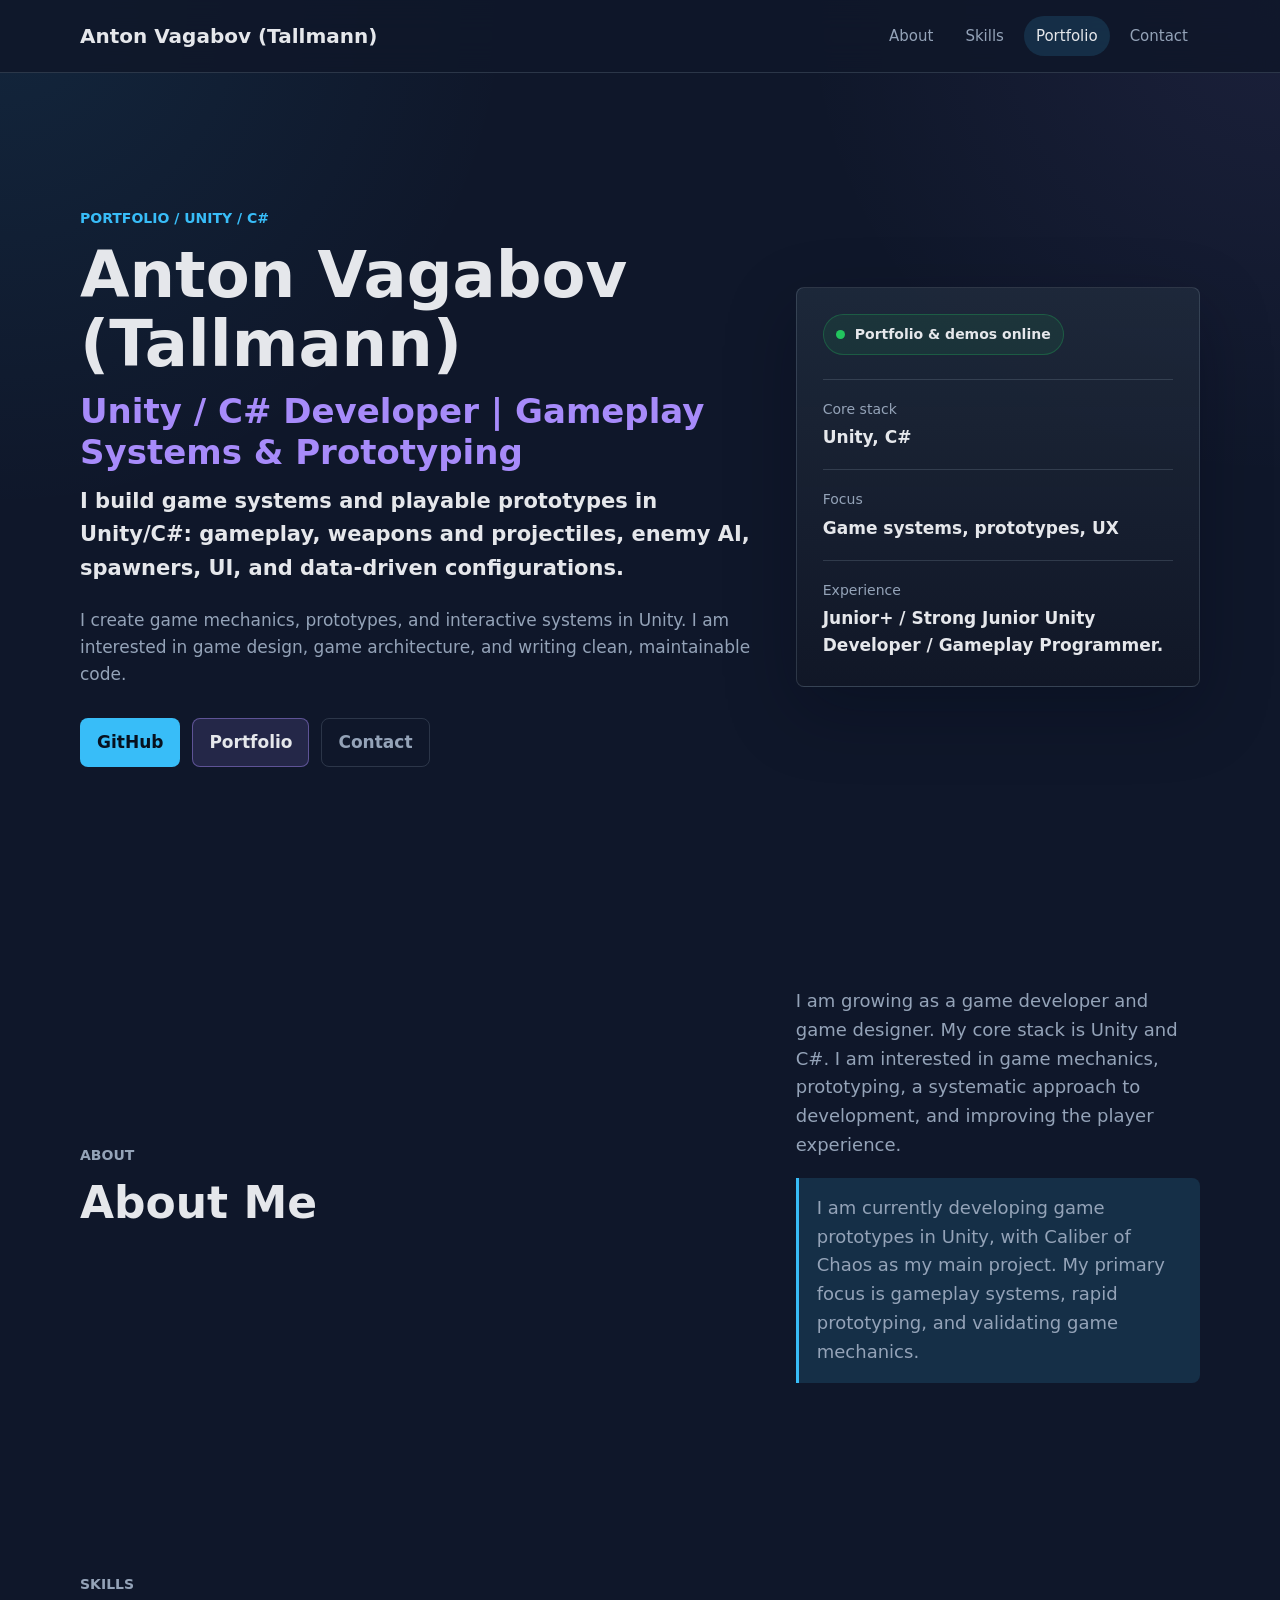
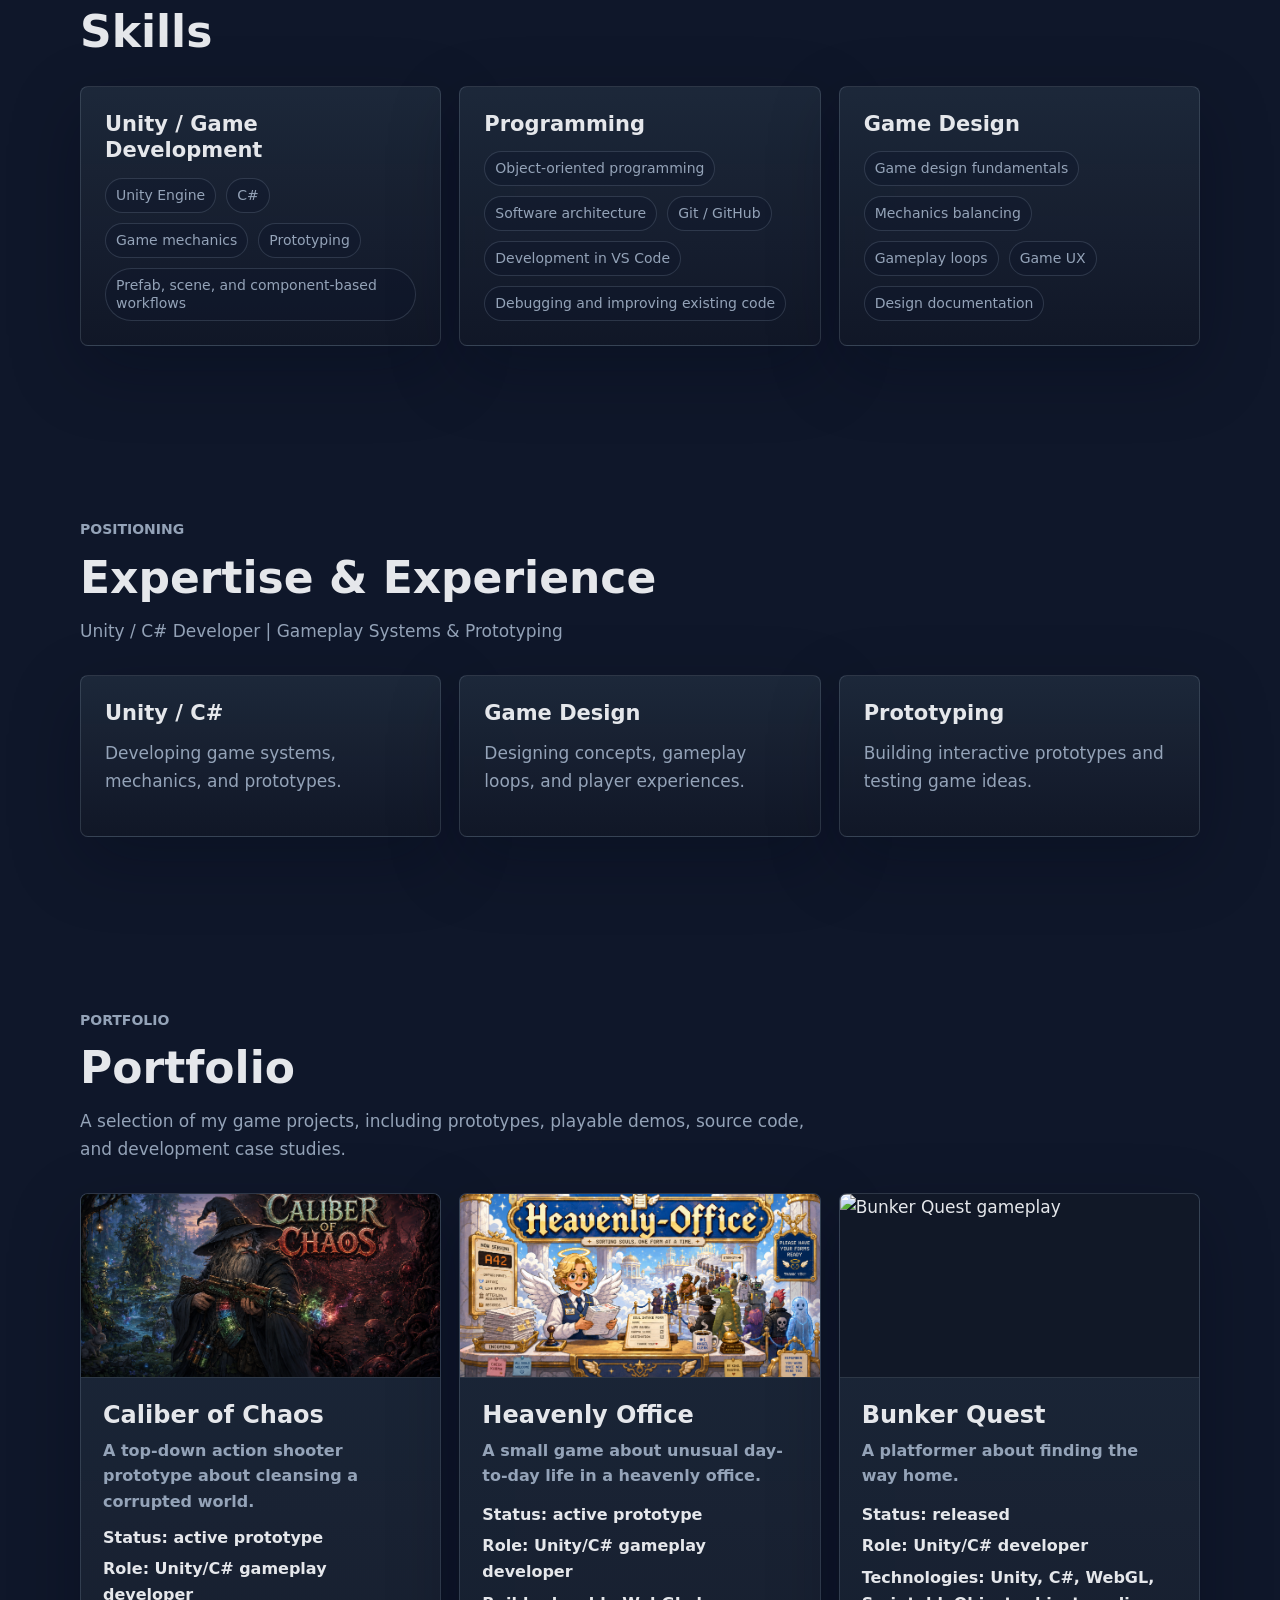
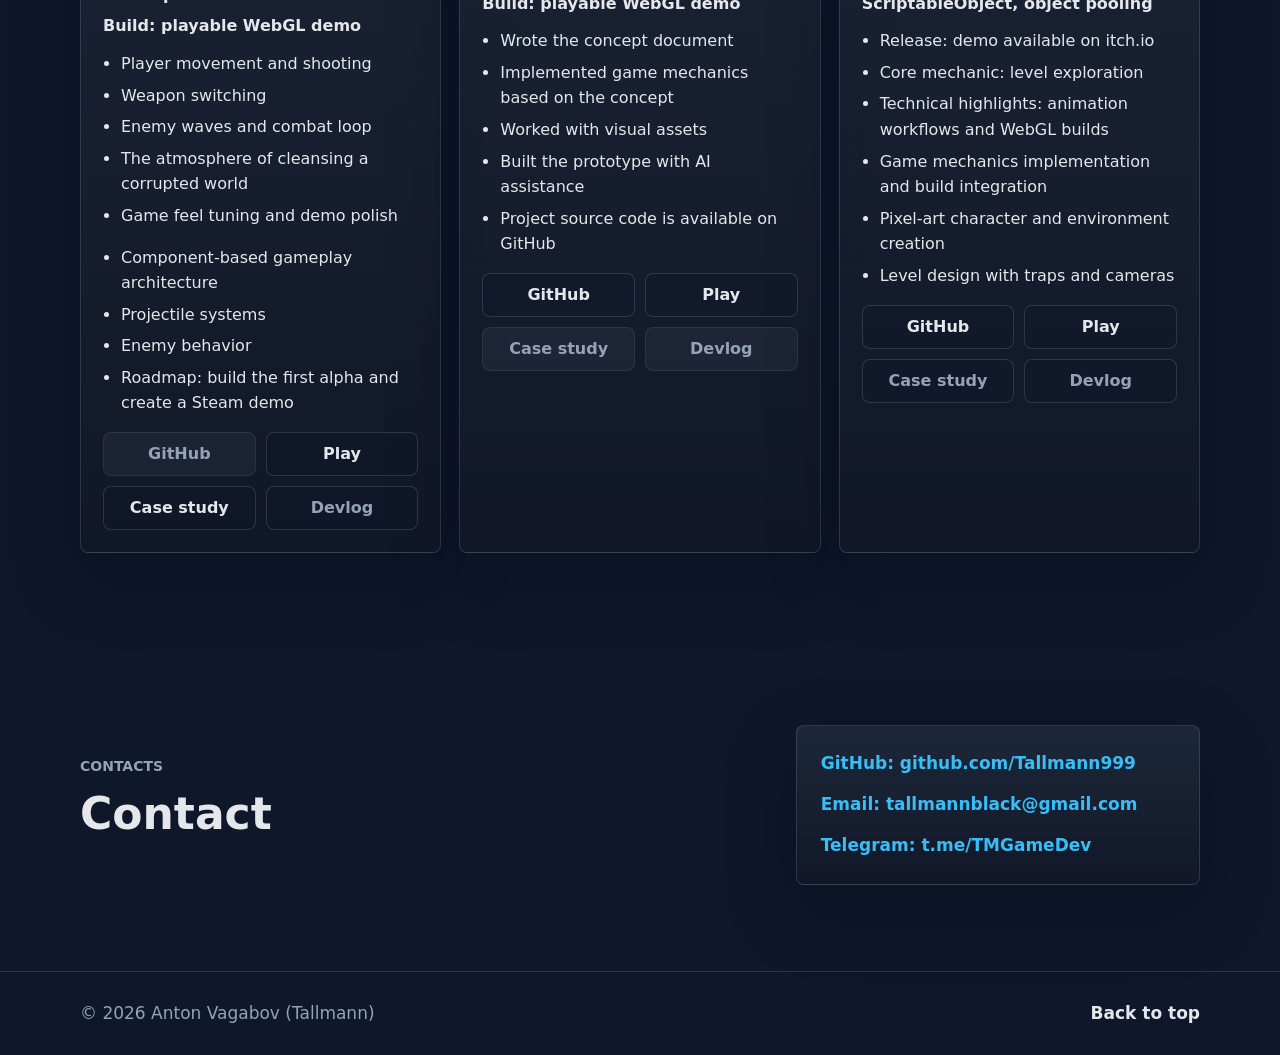
==== commit 8594d5c1: "язык поменял на английский" ====
--- a/index.html
+++ b/index.html
@@ -1,24 +1,24 @@
 <!doctype html>
-<html lang="ru">
+<html lang="en">
   <head>
     <meta charset="utf-8">
     <meta name="viewport" content="width=device-width, initial-scale=1">
     <meta
       name="description"
-      content="Портфолио Антона Вагабова (Tallmann): Unity / C# разработчик, начинающий разработчик и геймдизайнер."
+      content="Portfolio of Anton Vagabov (Tallmann), a Unity/C# developer focused on gameplay systems, prototyping, and game design."
     >
-    <title>Антон Вагабов (Tallmann) | Unity / C# Developer</title>
+    <title>Anton Vagabov (Tallmann) | Unity / C# Developer</title>
     <link rel="stylesheet" href="styles.css">
   </head>
   <body>
     <header class="site-header">
       <div class="container header-inner">
-        <a class="brand" href="#top" aria-label="Антон Вагабов (Tallmann), перейти наверх">Антон Вагабов (Tallmann)</a>
-        <nav class="site-nav" aria-label="Основная навигация">
-          <a href="#about">Обо мне</a>
-          <a href="#skills">Навыки</a>
-          <a href="#portfolio">Портфолио</a>
-          <a href="#contacts">Контакты</a>
+        <a class="brand" href="#top" aria-label="Anton Vagabov (Tallmann), back to top">Anton Vagabov (Tallmann)</a>
+        <nav class="site-nav" aria-label="Main navigation">
+          <a href="#about">About</a>
+          <a href="#skills">Skills</a>
+          <a href="#portfolio">Portfolio</a>
+          <a href="#contacts">Contact</a>
         </nav>
       </div>
     </header>
@@ -28,40 +28,40 @@
         <div class="container hero-grid">
           <div class="hero-content reveal">
             <p class="eyebrow">Portfolio / Unity / C#</p>
-            <h1>Антон Вагабов (Tallmann)</h1>
+            <h1>Anton Vagabov (Tallmann)</h1>
             <p class="hero-role">Unity / C# Developer | Gameplay Systems & Prototyping</p>
-            <p class="hero-lead">             
-Создаю игровые системы и playable-прототипы на Unity/C#: gameplay, weapons/projectiles, 
-enemy AI, spawners, UI и data-driven конфигурации.
+            <p class="hero-lead">
+              I build game systems and playable prototypes in Unity/C#: gameplay,
+              weapons and projectiles, enemy AI, spawners, UI, and data-driven configurations.
             </p>
             <p class="hero-text">
-              Создаю игровые механики, прототипы и интерактивные системы на Unity.
-              Интересуюсь геймдизайном, архитектурой игровых проектов и разработкой
-              понятного, поддерживаемого кода.
-            </p>
-            <div class="hero-actions" aria-label="Основные действия">
+              I create game mechanics, prototypes, and interactive systems in Unity.
+              I am interested in game design, game architecture, and writing clean,
+              maintainable code.
+            </p>
+            <div class="hero-actions" aria-label="Primary actions">
               <a class="button button-primary" href="https://github.com/Tallmann999">GitHub</a>
-              <a class="button button-secondary" href="#portfolio">Портфолио</a>
-              <a class="button button-ghost" href="#contacts">Контакты</a>
+              <a class="button button-secondary" href="#portfolio">Portfolio</a>
+              <a class="button button-ghost" href="#contacts">Contact</a>
             </div>
           </div>
 
-          <aside class="hero-panel reveal" aria-label="Краткое позиционирование">
+          <aside class="hero-panel reveal" aria-label="Professional summary">
             <div class="status-pill">
               <span aria-hidden="true"></span>
               Portfolio & demos online
             </div>
             <dl class="profile-list">
               <div>
-                <dt>Основной стек</dt>
+                <dt>Core stack</dt>
                 <dd>Unity, C#</dd>
               </div>
               <div>
-                <dt>Фокус</dt>
-                <dd>Игровые системы, прототипы, UX</dd>
+                <dt>Focus</dt>
+                <dd>Game systems, prototypes, UX</dd>
               </div>
               <div>
-                <dt>Опыт</dt>
+                <dt>Experience</dt>
                 <dd>Junior+ / Strong Junior Unity Developer / Gameplay Programmer.</dd>  
             </dl>
           </aside>
@@ -72,19 +72,18 @@
         <div class="container split-section">
           <div class="section-heading reveal">
             <p class="eyebrow">About</p>
-            <h2>Обо мне</h2>
+            <h2>About Me</h2>
           </div>
           <div class="text-block reveal">
             <p>
-              Я развиваюсь как разработчик игр и геймдизайнер. Основной стек —
-              Unity и C#. Мне интересны игровые механики, прототипирование,
-              системный подход к разработке и улучшение пользовательского опыта в играх.
+              I am growing as a game developer and game designer. My core stack is
+              Unity and C#. I am interested in game mechanics, prototyping,
+              a systematic approach to development, and improving the player experience.
             </p>
             <p class="accent-note">   
-             Сейчас разрабатываю игровые прототипы на Unity,
-              основной проект — Caliber of Chaos.
-               Основной фокус — gameplay-системы,
-               быстрое прототипирование и проверка игровых механик.          
+              I am currently developing game prototypes in Unity, with Caliber of Chaos
+              as my main project. My primary focus is gameplay systems, rapid prototyping,
+              and validating game mechanics.
             </p>
           </div>
         </div>
@@ -94,7 +93,7 @@
         <div class="container">
           <div class="section-heading reveal">
             <p class="eyebrow">Skills</p>
-            <h2>Навыки</h2>
+            <h2>Skills</h2>
           </div>
           <div class="skills-grid">
             <article class="info-card reveal">
@@ -102,29 +101,29 @@
               <ul class="tag-list">
                 <li>Unity Engine</li>
                 <li>C#</li>
-                <li>Игровые механики</li>
-                <li>Прототипирование</li>
-                <li>Prefab / scene / component-based подход</li>
+                <li>Game mechanics</li>
+                <li>Prototyping</li>
+                <li>Prefab, scene, and component-based workflows</li>
               </ul>
             </article>
             <article class="info-card reveal">
               <h3>Programming</h3>
               <ul class="tag-list">
-                <li>ООП</li>
-                <li>Архитектурное мышление</li>
+                <li>Object-oriented programming</li>
+                <li>Software architecture</li>
                 <li>Git / GitHub</li>
-                <li>Работа с кодом в VS Code</li>
-                <li>Отладка и улучшение существующего кода</li>
+                <li>Development in VS Code</li>
+                <li>Debugging and improving existing code</li>
               </ul>
             </article>
             <article class="info-card reveal">
               <h3>Game Design</h3>
               <ul class="tag-list">
-                <li>Базовый геймдизайн</li>
-                <li>Баланс механик</li>
-                <li>Игровые циклы</li>
-                <li>UX в играх</li>
-                <li>Документирование идей</li>
+                <li>Game design fundamentals</li>
+                <li>Mechanics balancing</li>
+                <li>Gameplay loops</li>
+                <li>Game UX</li>
+                <li>Design documentation</li>
               </ul>
             </article>
           </div>
@@ -135,7 +134,7 @@
         <div class="container">
           <div class="section-heading reveal">
             <p class="eyebrow">Positioning</p>
-            <h2>Позиционирование / опыт</h2>
+            <h2>Expertise & Experience</h2>
             <p>
               Unity / C# Developer | Gameplay Systems & Prototyping
             </p>
@@ -143,15 +142,15 @@
           <div class="position-grid">
             <article class="info-card reveal">
               <h3>Unity / C#</h3>
-              <p>Разработка игровых систем, механик и прототипов.</p>
+              <p>Developing game systems, mechanics, and prototypes.</p>
             </article>
             <article class="info-card reveal">
               <h3>Game Design</h3>
-              <p>Проработка идей, игровых циклов и пользовательского опыта.</p>
+              <p>Designing concepts, gameplay loops, and player experiences.</p>
             </article>
             <article class="info-card reveal">
               <h3>Prototyping</h3>
-              <p>Создание интерактивных прототипов и тестирование игровых идей.</p>
+              <p>Building interactive prototypes and testing game ideas.</p>
           </div>
         </div>
       </section>
@@ -160,10 +159,10 @@
         <div class="container">
           <div class="section-heading reveal">
             <p class="eyebrow">Portfolio</p>
-            <h2>Портфолио</h2>
+            <h2>Portfolio</h2>
             <p>
-              Здесь собраны мои игровые проекты: прототипы, демоверсии,
-              исходный код и разбор процесса разработки.
+              A selection of my game projects, including prototypes, playable demos,
+              source code, and development case studies.
             </p>
           </div>
 
@@ -179,36 +178,36 @@
                 playsinline
                 preload="metadata"
                 poster="assets/media/Caliber%20of%20Chaos/Caliber%20of%20Chaos.png"
-                aria-label="Превью игрового процесса Caliber of Chaos"
+                aria-label="Caliber of Chaos gameplay preview"
               >
                 <source src="assets/media/Caliber%20of%20Chaos/Caliber%20of%20Chaos%20Video02.mp4" type="video/mp4">
               </video>
               <div class="project-body">
                 <h3>Caliber of Chaos</h3>
-                <p class="project-subtitle">Прототип Top down action shooter  с видом сверху об очищении искажённого мира.</p>
+                <p class="project-subtitle">A top-down action shooter prototype about cleansing a corrupted world.</p>
                 <div class="project-meta">
-                  <span>Статус: активный прототип</span>
-                  <span>Роль: разработчик игровой логики на Unity / C#</span>
-                  <span>Сборка: игровая WebGL-демоверсия</span>
+                  <span>Status: active prototype</span>
+                  <span>Role: Unity/C# gameplay developer</span>
+                  <span>Build: playable WebGL demo</span>
                 </div>
                 <ul class="project-bullets">
-                  <li>Передвижение игрока и стрельба</li>
-                  <li>Переключение оружия</li>
-                  <li>Волны противников и боевой цикл</li>
-                  <li>Атмосфера очищения искажённого мира</li>
-                  <li>Настройка ощущений от игры и полировка демоверсии</li>
+                  <li>Player movement and shooting</li>
+                  <li>Weapon switching</li>
+                  <li>Enemy waves and combat loop</li>
+                  <li>The atmosphere of cleansing a corrupted world</li>
+                  <li>Game feel tuning and demo polish</li>
                 </ul>
                 <ul class="project-bullets project-technical">
-                  <li>Компонентная архитектура игровой логики</li>
-                  <li>Логика снарядов</li>
-                  <li>Поведение противников</li>
-                  <li>В планах: Реализация по roadmap процессов создания первой Альфа версии. Создание Steam Demo версии  </li>
+                  <li>Component-based gameplay architecture</li>
+                  <li>Projectile systems</li>
+                  <li>Enemy behavior</li>
+                  <li>Roadmap: build the first alpha and create a Steam demo</li>
                 </ul>
                 <div class="project-links">
                   <button class="button" disabled aria-disabled="true">GitHub</button>
-                  <a class="button" href="https://tallmann.itch.io/chaos-caliber" aria-label="Играть в демоверсию Caliber of Chaos">Play</a>
-                  <a class="button" href="projects/caliber-of-chaos.html" aria-label="Разбор проекта Caliber of Chaos">Case study</a>
-                  <a class="button" href="#" aria-label="Дневник разработки Caliber of Chaos">Devlog</a>
+                  <a class="button" href="https://tallmann.itch.io/chaos-caliber" aria-label="Play the Caliber of Chaos demo">Play</a>
+                  <a class="button" href="projects/caliber-of-chaos.html" aria-label="Caliber of Chaos case study">Case study</a>
+                  <a class="button" href="#" aria-label="Caliber of Chaos development log">Devlog</a>
                 </div>
               </div>
             </article>
@@ -218,26 +217,26 @@
               <img
                 class="project-media"
                 src="assets/media/Heaven%20office/Heavenly%20office%20preview.png"
-                alt="Превью игры Heavenly Office"
+                alt="Heavenly Office game preview"
               >
               <div class="project-body">
                 <h3>Heavenly Office</h3>
-                <p class="project-subtitle">Небольшая игра о необычных буднях в небесном офисе.</p>
+                <p class="project-subtitle">A small game about unusual day-to-day life in a heavenly office.</p>
                 <div class="project-meta">
-                  <span>Статус: активный прототип</span>
-                  <span>Роль: разработчик игровой логики на Unity / C#</span>
-                  <span>Сборка: игровая WebGL-демоверсия</span>
+                  <span>Status: active prototype</span>
+                  <span>Role: Unity/C# gameplay developer</span>
+                  <span>Build: playable WebGL demo</span>
                 </div>
                 <ul class="project-bullets">
-                  <li>Написание концепт-документа</li>
-                  <li>Реализация игровых механик по концепции</li>
-                  <li>Работа с графическими элементами</li>
-                  <li>Создание прототипа с помощью ИИ</li>
-                  <li>Исходный код проекта доступен на GitHub</li>
+                  <li>Wrote the concept document</li>
+                  <li>Implemented game mechanics based on the concept</li>
+                  <li>Worked with visual assets</li>
+                  <li>Built the prototype with AI assistance</li>
+                  <li>Project source code is available on GitHub</li>
                 </ul>
                 <div class="project-links">
                   <a class="button" href="https://github.com/Tallmann999/Heavenly-office" aria-label="GitHub Heavenly Office">GitHub</a>
-                  <a class="button" href="https://tallmann.itch.io/heavenly-office" aria-label="Играть в демоверсию Heavenly Office">Play</a>
+                  <a class="button" href="https://tallmann.itch.io/heavenly-office" aria-label="Play the Heavenly Office demo">Play</a>
                   <button class="button" disabled aria-disabled="true">Case study</button>
                   <button class="button" disabled aria-disabled="true">Devlog</button>
                 </div>
@@ -246,28 +245,28 @@
 
             <!-- Project 3: Bunker Quest -->
             <article class="project-card reveal">
-              <img class="project-media" src="assets/media/Bunker%20Quest.gif" alt="Игровой процесс Bunker Quest">
+              <img class="project-media" src="assets/media/Bunker%20Quest.gif" alt="Bunker Quest gameplay">
               <div class="project-body">
                 <h3>Bunker Quest</h3>
-                <p class="project-subtitle">Платформер — поиск пути домой</p>
+                <p class="project-subtitle">A platformer about finding the way home.</p>
                 <div class="project-meta">
-                  <span>Статус: выпущен</span>
-                  <span>Роль: разработчик на Unity / C#</span>
-                  <span>Технологии: Unity, C#, WebGL, ScriptableObject, пул объектов</span>
+                  <span>Status: released</span>
+                  <span>Role: Unity/C# developer</span>
+                  <span>Technologies: Unity, C#, WebGL, ScriptableObject, object pooling</span>
                 </div>
                 <ul class="project-bullets">
-                  <li>Релиз: демо доступно на itch.io</li>
-                  <li>Главная механика: исследование уровней</li>
-                  <li>Технически интересно: работа с анимациями и сборкой WebGL</li>
-                  <li>Реализация игровых механик и интеграция сборок</li>
-                  <li>Создание персонажа и окружения в пиксельной графике</li>
-                  <li>Дизайн уровня с ловушками и камерами</li>
+                  <li>Release: demo available on itch.io</li>
+                  <li>Core mechanic: level exploration</li>
+                  <li>Technical highlights: animation workflows and WebGL builds</li>
+                  <li>Game mechanics implementation and build integration</li>
+                  <li>Pixel-art character and environment creation</li>
+                  <li>Level design with traps and cameras</li>
                 </ul>
                 <div class="project-links">
                   <a class="button" href="https://github.com/Tallmann999/Bunker" aria-label="GitHub Bunker Quest">GitHub</a>
-                  <a class="button" href="https://tallmann.itch.io/bunker-quest" aria-label="Играть в демovерсию Bunker Quest">Play</a>
-                  <a class="button" href="#" aria-label="Разбор проекта Bunker Quest">Case study</a>
-                  <a class="button" href="#" aria-label="Дневник разработки Bunker Quest">Devlog</a>
+                  <a class="button" href="https://tallmann.itch.io/bunker-quest" aria-label="Play the Bunker Quest demo">Play</a>
+                  <a class="button" href="#" aria-label="Bunker Quest case study">Case study</a>
+                  <a class="button" href="#" aria-label="Bunker Quest development log">Devlog</a>
                 </div>
               </div>
             </article>
@@ -280,7 +279,7 @@
         <div class="container split-section">
           <div class="section-heading reveal">
             <p class="eyebrow">Contacts</p>
-            <h2>Контакты</h2>
+            <h2>Contact</h2>
           </div>
           <address class="contacts-card reveal">
             <a href="https://github.com/Tallmann999">GitHub: github.com/Tallmann999</a>
@@ -293,12 +292,12 @@
 
     <footer class="site-footer">
       <div class="container footer-inner">
-        <span>© 2026 Антон Вагабов (Tallmann)</span>
-        <a href="#top">Наверх</a>
+        <span>© 2026 Anton Vagabov (Tallmann)</span>
+        <a href="#top">Back to top</a>
       </div>
     </footer>
 
-    <button class="back-to-top" type="button" aria-label="Вернуться наверх">↑</button>
+    <button class="back-to-top" type="button" aria-label="Back to top">↑</button>
     <script src="script.js"></script>
   </body>
 </html>
